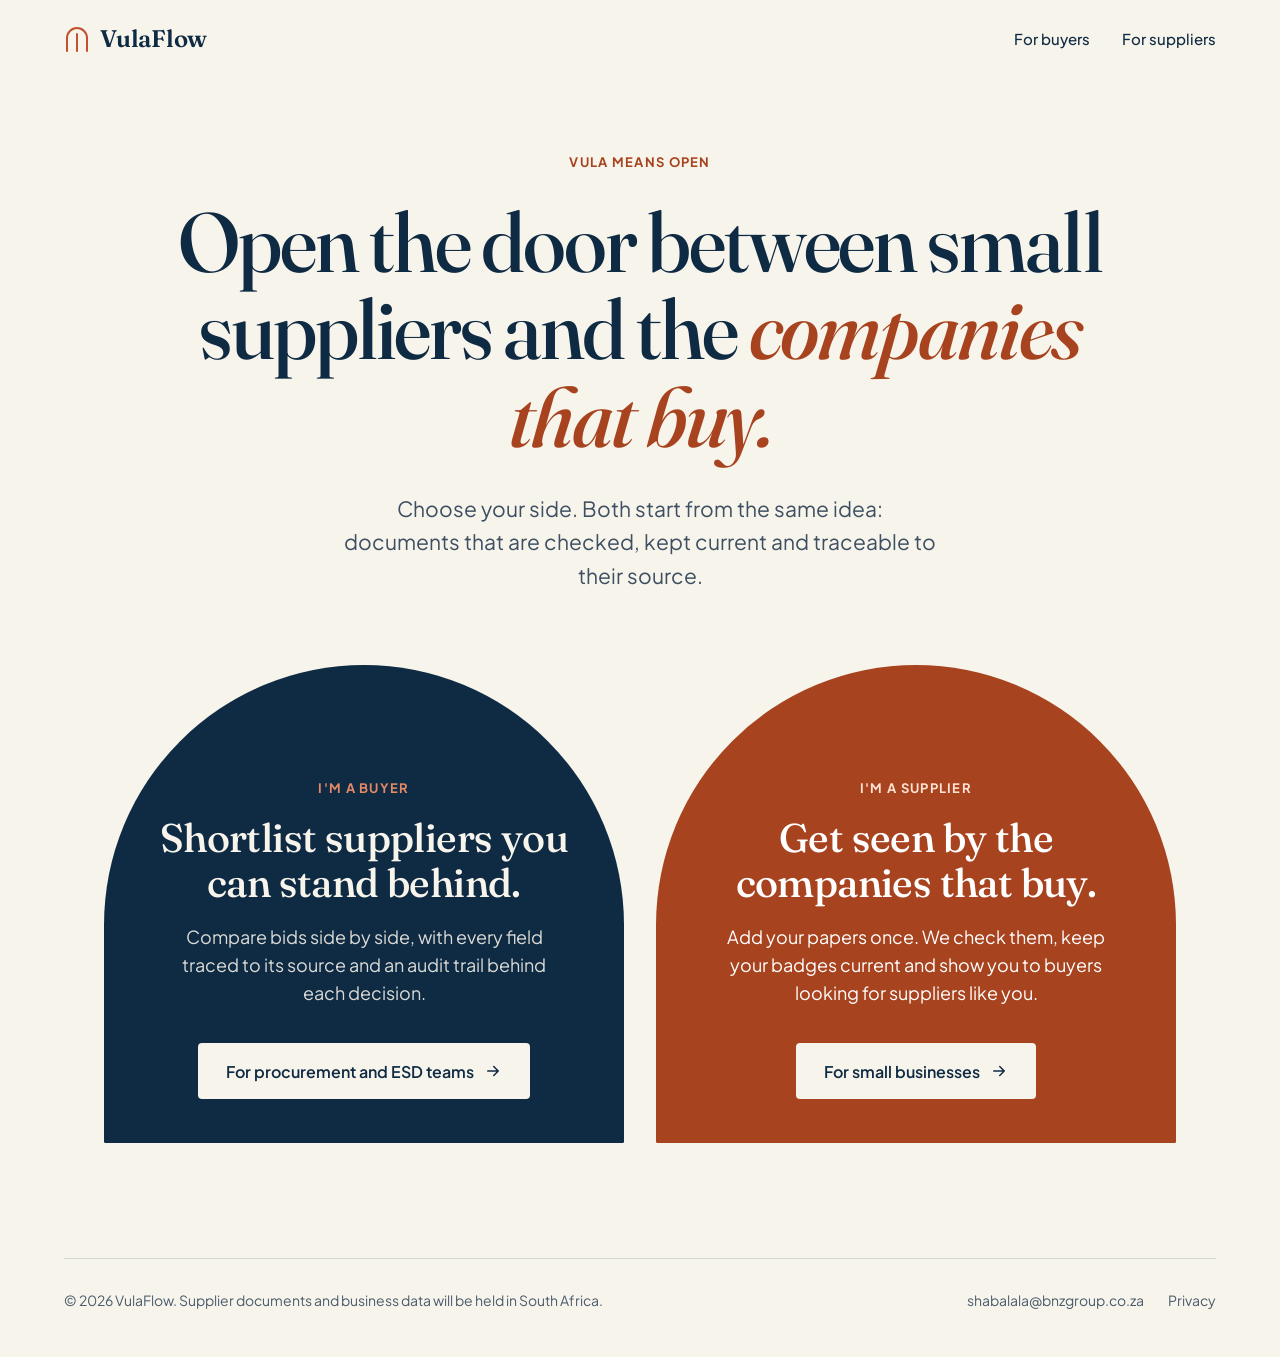
==== index.html @ e28adce7 "SEO indexing" ====
<!doctype html>
<html lang="en">
<head>
<meta charset="utf-8">
<meta name="viewport" content="width=device-width, initial-scale=1">
<title>VulaFlow | Verified small suppliers for corporate buyers</title>
<meta name="description" content="VulaFlow checks supplier documents, traces every field to its source and helps corporate buyers shortlist small suppliers they can stand behind.">
<link rel="canonical" href="https://vulaflowsa.co.za/">
<meta name="theme-color" content="#F7F4EC">
<meta property="og:type" content="website">
<meta property="og:site_name" content="VulaFlow">
<meta property="og:locale" content="en_ZA">
<meta property="og:title" content="VulaFlow | Verified small suppliers for corporate buyers">
<meta property="og:description" content="VulaFlow checks supplier documents, traces every field to its source and helps corporate buyers shortlist small suppliers they can stand behind.">
<meta property="og:url" content="https://vulaflowsa.co.za/">
<meta property="og:image" content="https://vulaflowsa.co.za/og-image.png">
<meta property="og:image:width" content="1200">
<meta property="og:image:height" content="630">
<meta property="og:image:alt" content="VulaFlow: open the door between small suppliers and the companies that buy">
<meta name="twitter:card" content="summary_large_image">
<meta name="twitter:title" content="VulaFlow | Verified small suppliers for corporate buyers">
<meta name="twitter:description" content="VulaFlow checks supplier documents, traces every field to its source and helps corporate buyers shortlist small suppliers they can stand behind.">
<meta name="twitter:image" content="https://vulaflowsa.co.za/og-image.png">
<script type="application/ld+json">
{"@context":"https://schema.org","@graph":[
{"@type":"Organization","@id":"https://vulaflowsa.co.za/#org","name":"VulaFlow","url":"https://vulaflowsa.co.za/","logo":"https://vulaflowsa.co.za/og-image.png","areaServed":"ZA","description":"VulaFlow checks supplier documents, traces every field to its source and helps corporate buyers shortlist small suppliers."},
{"@type":"WebSite","@id":"https://vulaflowsa.co.za/#website","url":"https://vulaflowsa.co.za/","name":"VulaFlow","publisher":{"@id":"https://vulaflowsa.co.za/#org"},"inLanguage":"en-ZA"}]}
</script>
<link rel="icon" href="favicon.svg" type="image/svg+xml">
<link rel="preconnect" href="https://fonts.googleapis.com">
<link rel="preconnect" href="https://fonts.gstatic.com" crossorigin>
<link href="https://fonts.googleapis.com/css2?family=Fraunces:opsz,wght@9..144,400;9..144,500;9..144,600&family=Plus+Jakarta+Sans:wght@400;500;600;700&display=swap" rel="stylesheet">
<link rel="stylesheet" href="styles.css">
<style>
.wrap{padding:0 clamp(20px,5vw,64px)}
.inner{max-width:1200px;margin:0 auto}
.serif{font-family:'Fraunces',Georgia,serif}
.eyebrow{margin:0;font-size:13px;font-weight:700;letter-spacing:.1em;text-transform:uppercase}
.doors{display:flex;flex-wrap:wrap;justify-content:center;gap:32px;margin-top:72px}
.door{
  flex:1 1 340px;max-width:520px;min-width:0;
  display:flex;flex-direction:column;
  padding:clamp(72px,9vw,120px) clamp(28px,4vw,48px) 44px;
  border-radius:999px 999px 6px 6px;
  text-align:center;align-items:center;
}
.door h2{margin:20px 0 0;font-family:'Fraunces',Georgia,serif;font-weight:500;font-size:clamp(30px,3.4vw,40px);line-height:1.12;letter-spacing:-.015em}
.door p.desc{margin:18px 0 0;font-size:18px;line-height:1.55;max-width:380px}
.door .go{
  margin-top:36px;display:inline-flex;align-items:center;gap:10px;
  min-height:56px;padding:0 28px;border-radius:4px;
  background:var(--paper);color:var(--ink);font-size:16px;font-weight:600;
}
.door-buyer{background:var(--ink);color:var(--paper)}
.door-buyer .eyebrow{color:#E58A66}
.door-buyer .desc{color:rgba(247,244,236,.88)}
.door-supplier{background:var(--terracotta-dark);color:#FFFFFF}
.door-supplier .eyebrow{color:#FFE3D4}
.door-supplier .desc{color:#FFFFFF}
</style>
<script src="motion.js"></script>
</head>
<body>

<header class="wrap">
  <div class="inner" style="display:flex;flex-wrap:wrap;align-items:center;justify-content:space-between;gap:16px 32px;padding:24px 0">
    <a href="index.html" aria-label="VulaFlow home" style="display:flex;align-items:center;gap:10px">
      <svg width="26" height="28" viewBox="0 0 26 28" fill="none" stroke="#C2512F" stroke-width="2" stroke-linecap="round" stroke-linejoin="round" aria-hidden="true"><path d="M3 26V13a10 10 0 0 1 20 0v13"/><path d="M13 26V9"/></svg>
      <span class="serif" style="font-size:24px;font-weight:600;letter-spacing:-.01em">VulaFlow</span>
    </a>
    <nav aria-label="Main" style="display:flex;flex-wrap:wrap;gap:12px 32px;font-size:15px;font-weight:500">
      <a href="buyers.html">For buyers</a>
      <a href="suppliers.html">For suppliers</a>
    </nav>
  </div>
</header>

<main>
<section class="wrap" style="padding-top:clamp(40px,6vw,88px);padding-bottom:clamp(72px,9vw,128px)">
  <div class="inner" style="text-align:center">
    <p class="eyebrow" style="color:#A8431F">Vula means open</p>
    <h1 class="serif" style="margin:28px auto 0;max-width:980px;font-weight:500;font-size:clamp(42px,6.6vw,84px);line-height:1.04;letter-spacing:-.025em">Open the door between small suppliers and the <em style="font-style:italic;color:#A8431F">companies that buy.</em></h1>
    <p style="margin:32px auto 0;max-width:600px;font-size:clamp(18px,2vw,21px);line-height:1.6;color:#3D4F61">Choose your side. Both start from the same idea: documents that are checked, kept current and traceable to their source.</p>

    <div class="doors">
      <a class="door door-buyer" href="buyers.html">
        <p class="eyebrow">I'm a buyer</p>
        <h2>Shortlist suppliers you can stand behind.</h2>
        <p class="desc">Compare bids side by side, with every field traced to its source and an audit trail behind each decision.</p>
        <span class="go">For procurement and ESD teams
          <svg width="18" height="18" viewBox="0 0 24 24" fill="none" stroke="currentColor" stroke-width="2" stroke-linecap="round" stroke-linejoin="round" aria-hidden="true"><path d="M5 12h14M13 6l6 6-6 6"/></svg>
        </span>
      </a>
      <a class="door door-supplier" href="suppliers.html">
        <p class="eyebrow">I'm a supplier</p>
        <h2>Get seen by the companies that buy.</h2>
        <p class="desc">Add your papers once. We check them, keep your badges current and show you to buyers looking for suppliers like you.</p>
        <span class="go">For small businesses
          <svg width="18" height="18" viewBox="0 0 24 24" fill="none" stroke="currentColor" stroke-width="2" stroke-linecap="round" stroke-linejoin="round" aria-hidden="true"><path d="M5 12h14M13 6l6 6-6 6"/></svg>
        </span>
      </a>
    </div>
  </div>
</section>
</main>

<footer class="wrap">
  <div class="inner" style="border-top:1px solid rgba(15,42,67,.14);padding:32px 0 48px;display:flex;flex-wrap:wrap;align-items:center;justify-content:space-between;gap:16px 32px;font-size:14px;color:#4A5B6C">
    <span>© 2026 VulaFlow. Supplier documents and business data will be held in South Africa.</span>
    <span style="display:flex;flex-wrap:wrap;gap:24px">
      <a href="mailto:shabalala@bnzgroup.co.za">shabalala@bnzgroup.co.za</a>
      <a href="privacy.html">Privacy</a>
      
    </span>
  </div>
</footer>

</body>
</html>
---- styles.css ----
:root{
  --accent:#C2512F;
  --paper:#F7F4EC;
  --sand:#EBE4D4;
  --ink:#0F2A43;
  --terracotta-dark:#A8431F;
}
html{scroll-behavior:smooth}
*{box-sizing:border-box}
body{
  margin:0;
  background:var(--paper);
  color:var(--ink);
  font-family:'Plus Jakarta Sans',system-ui,sans-serif;
  -webkit-font-smoothing:antialiased;
}
a{color:inherit;text-decoration:none;transition:opacity 160ms ease-out,background-color 160ms ease-out}
a:hover{opacity:.82}
a:focus-visible{outline:2px solid var(--ink);outline-offset:3px}
mark{background:#F4D98C;color:var(--ink);padding:0 2px}
@media (prefers-reduced-motion:reduce){html{scroll-behavior:auto}a{transition:none}}

/* Motion layer. Every effect here is switched off for visitors who ask their device for reduced motion. */
@keyframes rise{from{opacity:0;transform:translateY(14px)}to{opacity:1;transform:none}}
@media (prefers-reduced-motion:no-preference){
  /* 1. Entrance: the two doors on the home page, and the hero on the buyer and supplier pages */
  .door{transition:transform 260ms cubic-bezier(.2,.7,.2,1),box-shadow 260ms ease-out;animation:rise 600ms cubic-bezier(.2,.7,.2,1) backwards}
  .door-supplier{animation-delay:120ms}
  #top > div{animation:rise 600ms cubic-bezier(.2,.7,.2,1) backwards}

  /* 2. Doors: lift on hover, arrow nudges forward */
  .door:hover{transform:translateY(-6px);box-shadow:0 18px 36px -18px rgba(15,42,67,.45);opacity:1}
  .door .go svg{transition:transform 220ms ease-out}
  .door:hover .go svg{transform:translateX(4px)}

  /* 3. Buttons that lead to sign-up: small lift on hover, press on click */
  a[href^="signup.html"],.submit{transition:transform 180ms ease-out,box-shadow 180ms ease-out,opacity 160ms ease-out}
  a[href^="signup.html"]:hover,.submit:hover{transform:translateY(-2px);box-shadow:0 10px 20px -12px rgba(15,42,67,.55)}
  a[href^="signup.html"]:active,.submit:active{transform:none;box-shadow:none}

  /* 4. Sections fade up once as they scroll into view (motion.js adds the classes) */
  .js-motion .reveal{opacity:0;transform:translateY(16px);transition:opacity 520ms ease-out,transform 520ms cubic-bezier(.2,.7,.2,1)}
  .js-motion .reveal.in{opacity:1;transform:none}

  /* 5. Sign-up form: focus ring eases in, steps and the thank-you panel fade up */
  input,select,textarea{transition:border-color 160ms ease-out,box-shadow 160ms ease-out}
  input:focus,select:focus,textarea:focus{box-shadow:0 0 0 3px rgba(194,81,47,.18)}
  #thanks:not([hidden]),#shared:not([hidden]),#s-buyer:not([hidden]),#s-supplier:not([hidden]){animation:rise 360ms ease-out backwards}
}
@media print{.reveal{opacity:1 !important;transform:none !important}}
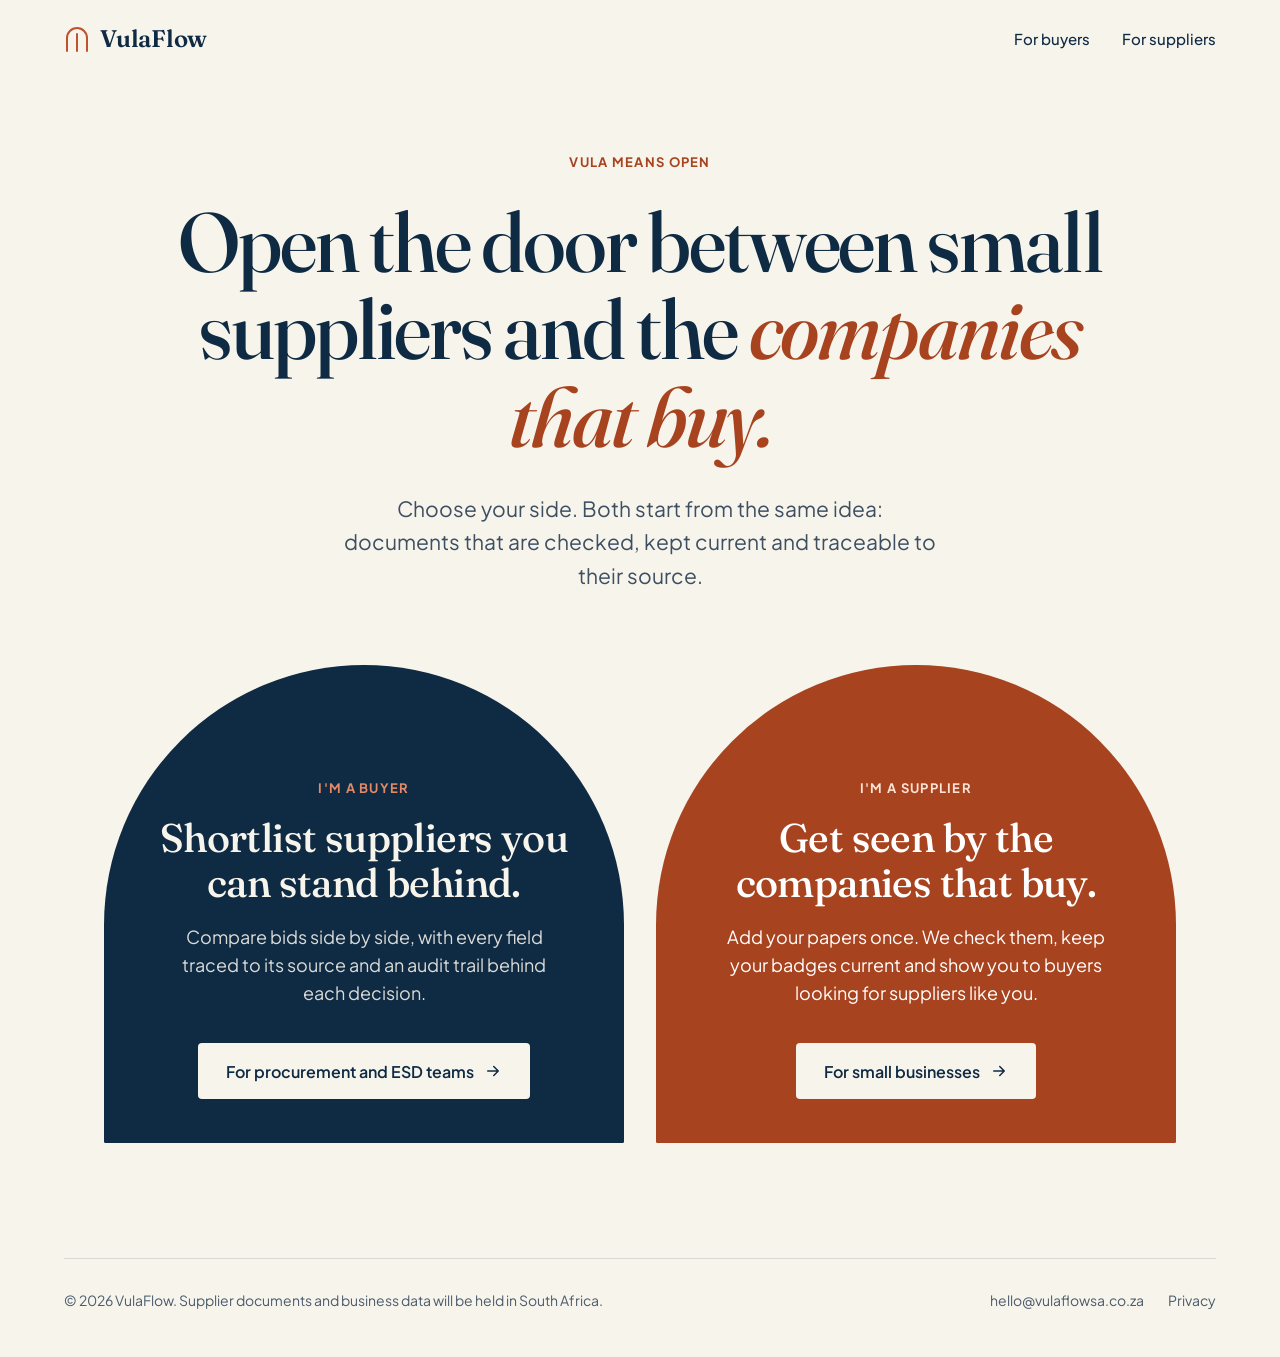
==== commit d7fe2815: "Update footer email address in index.html" ====
--- a/index.html
+++ b/index.html
@@ -108,7 +108,7 @@
   <div class="inner" style="border-top:1px solid rgba(15,42,67,.14);padding:32px 0 48px;display:flex;flex-wrap:wrap;align-items:center;justify-content:space-between;gap:16px 32px;font-size:14px;color:#4A5B6C">
     <span>© 2026 VulaFlow. Supplier documents and business data will be held in South Africa.</span>
     <span style="display:flex;flex-wrap:wrap;gap:24px">
-      <a href="mailto:shabalala@bnzgroup.co.za">shabalala@bnzgroup.co.za</a>
+      <a href="mailto:hello@vulaflow.co.za">hello@vulaflowsa.co.za</a>
       <a href="privacy.html">Privacy</a>
       
     </span>
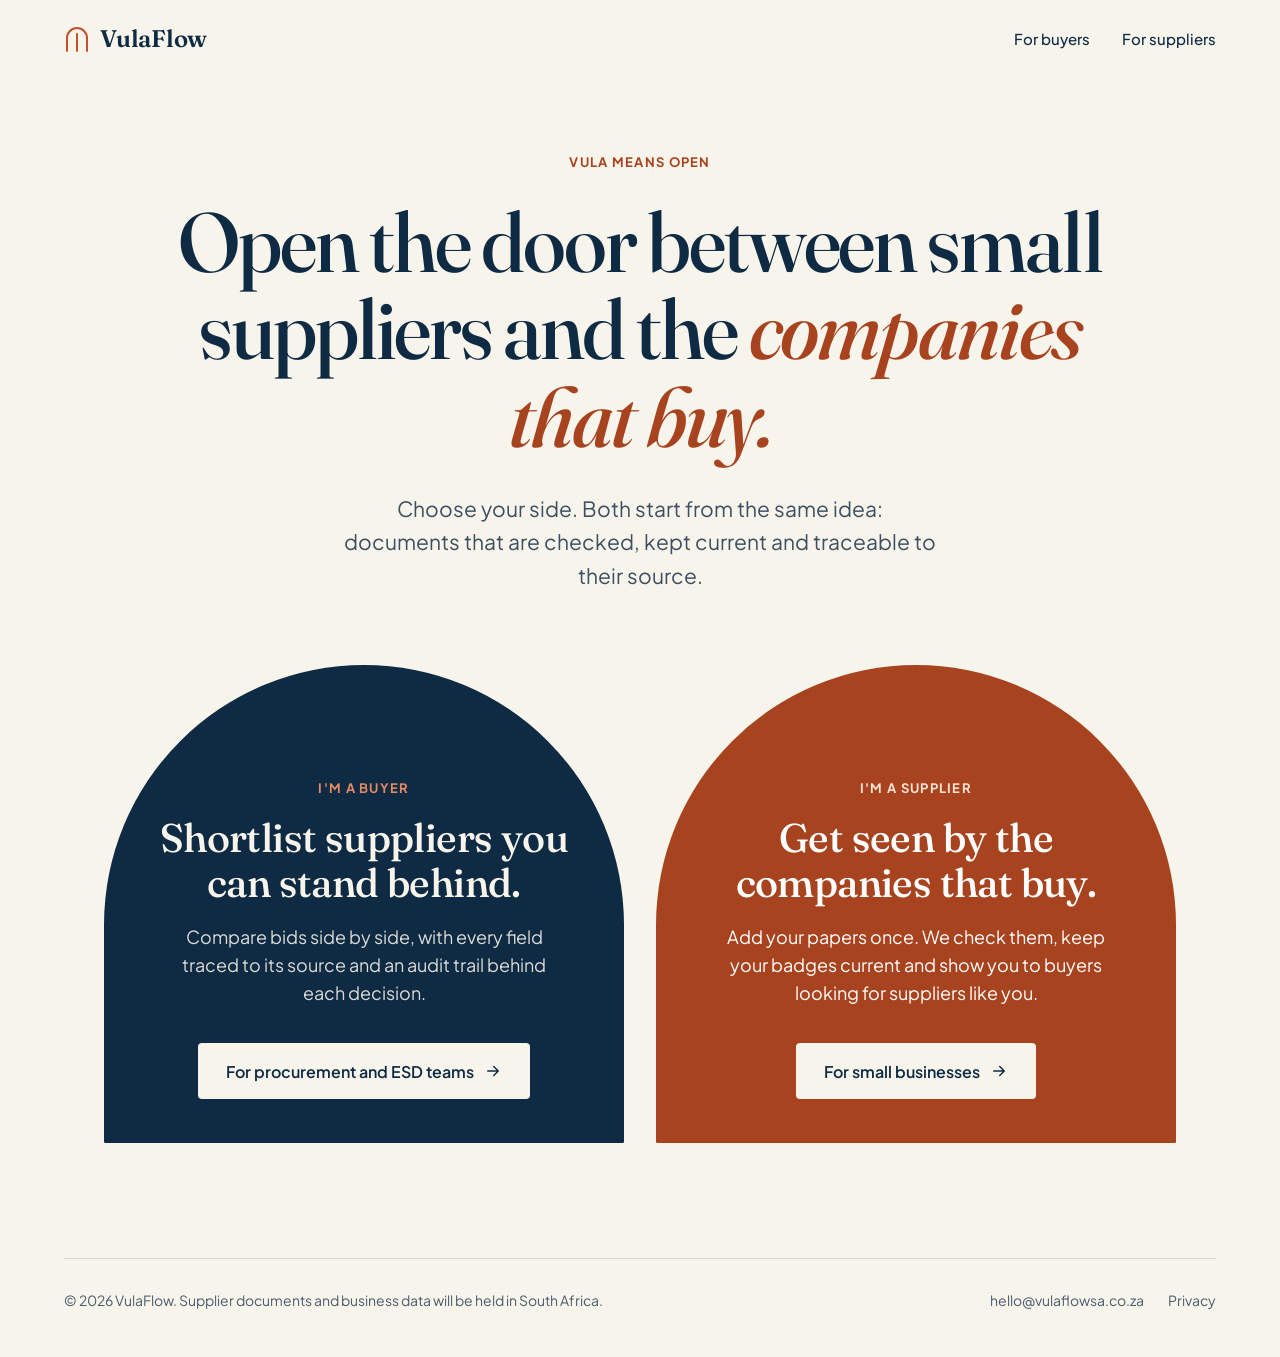
==== commit 1e0a5a07: "Add files via upload" ====
--- a/index.html
+++ b/index.html
@@ -108,7 +108,7 @@
   <div class="inner" style="border-top:1px solid rgba(15,42,67,.14);padding:32px 0 48px;display:flex;flex-wrap:wrap;align-items:center;justify-content:space-between;gap:16px 32px;font-size:14px;color:#4A5B6C">
     <span>© 2026 VulaFlow. Supplier documents and business data will be held in South Africa.</span>
     <span style="display:flex;flex-wrap:wrap;gap:24px">
-      <a href="mailto:hello@vulaflow.co.za">hello@vulaflowsa.co.za</a>
+      <a href="mailto:hello@vulaflowsa.co.za">hello@vulaflowsa.co.za</a>
       <a href="privacy.html">Privacy</a>
       
     </span>
--- a/styles.css
+++ b/styles.css
@@ -47,4 +47,39 @@
   input:focus,select:focus,textarea:focus{box-shadow:0 0 0 3px rgba(194,81,47,.18)}
   #thanks:not([hidden]),#shared:not([hidden]),#s-buyer:not([hidden]),#s-supplier:not([hidden]){animation:rise 360ms ease-out backwards}
 }
+
+/* Spatial navigation. The door you pick on the home page grows into that page, and Back shrinks it
+   to where it came from. Browsers without cross-page view transitions simply change page as before.
+   Only the shapes' size, position and opacity move, and it is all off for reduced motion. */
+@media (prefers-reduced-motion:no-preference){
+  @view-transition{navigation:auto}
+  .door-buyer,.vt-buyer{view-transition-name:door-buyer}
+  .door-supplier,.vt-supplier{view-transition-name:door-supplier}
+
+  ::view-transition-group(root){animation-duration:260ms}
+  ::view-transition-old(root){animation:220ms ease-out both vt-out}
+  ::view-transition-new(root){animation:300ms ease-out both vt-in}
+
+  ::view-transition-group(door-buyer),::view-transition-group(door-supplier){
+    animation-duration:400ms;animation-timing-function:cubic-bezier(.2,.7,.2,1)}
+  ::view-transition-image-pair(door-buyer),::view-transition-image-pair(door-supplier){
+    overflow:hidden;border-radius:0;animation:vt-round-off 400ms cubic-bezier(.2,.7,.2,1) both}
+  ::view-transition-old(door-buyer),::view-transition-new(door-buyer),
+  ::view-transition-old(door-supplier),::view-transition-new(door-supplier){height:100%;width:100%;object-fit:cover}
+
+  /* Back is a little quicker, and the page shrinks back into the door */
+  html[data-vt-dir="back"]::view-transition-group(door-buyer),
+  html[data-vt-dir="back"]::view-transition-group(door-supplier){animation-duration:280ms}
+  html[data-vt-dir="back"]::view-transition-image-pair(door-buyer),
+  html[data-vt-dir="back"]::view-transition-image-pair(door-supplier){animation:vt-round-on 280ms cubic-bezier(.2,.7,.2,1) both}
+  html[data-vt-dir="back"]::view-transition-old(root){animation-duration:160ms}
+  html[data-vt-dir="back"]::view-transition-new(root){animation-duration:220ms}
+
+  /* The door arriving by transition must not also play its own entrance */
+  html[data-vt] .door{animation:none}
+}
+@keyframes vt-out{to{opacity:0}}
+@keyframes vt-in{from{opacity:0}}
+@keyframes vt-round-off{from{border-radius:999px 999px 6px 6px}to{border-radius:0}}
+@keyframes vt-round-on{from{border-radius:0}to{border-radius:999px 999px 6px 6px}}
 @media print{.reveal{opacity:1 !important;transform:none !important}}
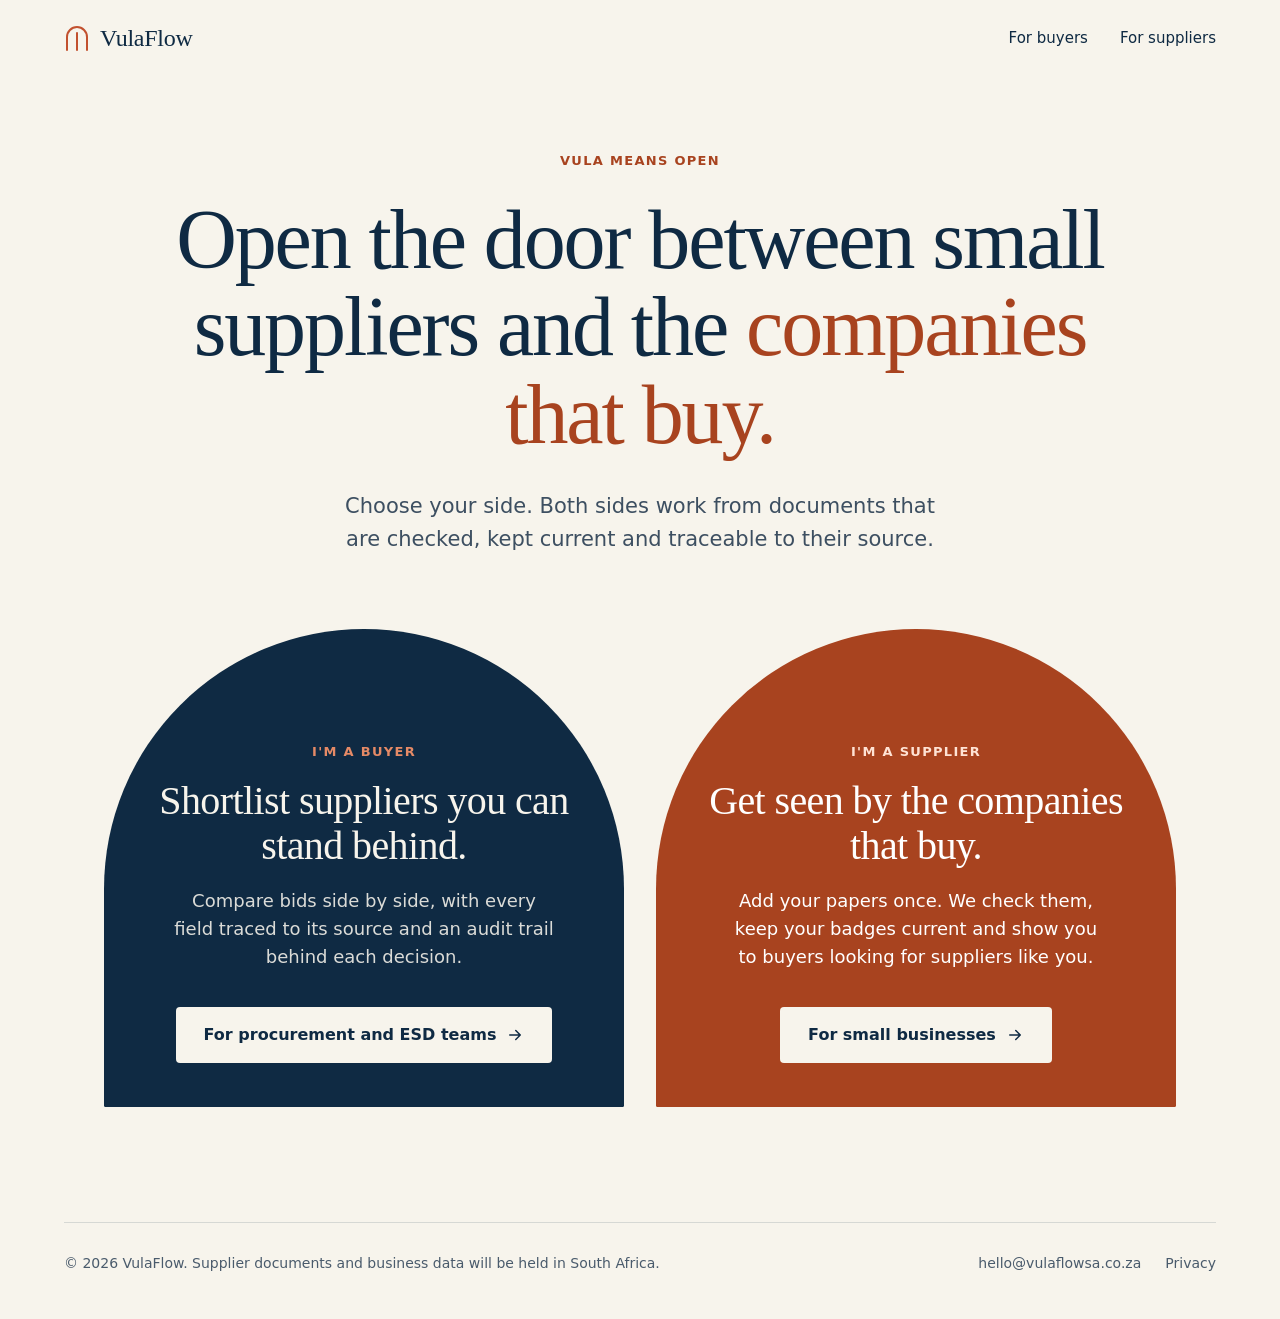
==== commit d79a3c0d: "Add files via upload" ====
--- a/index.html
+++ b/index.html
@@ -27,14 +27,11 @@
 {"@type":"WebSite","@id":"https://vulaflowsa.co.za/#website","url":"https://vulaflowsa.co.za/","name":"VulaFlow","publisher":{"@id":"https://vulaflowsa.co.za/#org"},"inLanguage":"en-ZA"}]}
 </script>
 <link rel="icon" href="favicon.svg" type="image/svg+xml">
-<link rel="preconnect" href="https://fonts.googleapis.com">
-<link rel="preconnect" href="https://fonts.gstatic.com" crossorigin>
-<link href="https://fonts.googleapis.com/css2?family=Fraunces:opsz,wght@9..144,400;9..144,500;9..144,600&family=Plus+Jakarta+Sans:wght@400;500;600;700&display=swap" rel="stylesheet">
 <link rel="stylesheet" href="styles.css">
 <style>
 .wrap{padding:0 clamp(20px,5vw,64px)}
 .inner{max-width:1200px;margin:0 auto}
-.serif{font-family:'Fraunces',Georgia,serif}
+.serif{font-family:var(--font-display)}
 .eyebrow{margin:0;font-size:13px;font-weight:700;letter-spacing:.1em;text-transform:uppercase}
 .doors{display:flex;flex-wrap:wrap;justify-content:center;gap:32px;margin-top:72px}
 .door{
@@ -44,7 +41,7 @@
   border-radius:999px 999px 6px 6px;
   text-align:center;align-items:center;
 }
-.door h2{margin:20px 0 0;font-family:'Fraunces',Georgia,serif;font-weight:500;font-size:clamp(30px,3.4vw,40px);line-height:1.12;letter-spacing:-.015em}
+.door h2{margin:20px 0 0;font-family:var(--font-display);font-weight:500;font-size:clamp(30px,3.4vw,40px);line-height:1.12;letter-spacing:-.015em}
 .door p.desc{margin:18px 0 0;font-size:18px;line-height:1.55;max-width:380px}
 .door .go{
   margin-top:36px;display:inline-flex;align-items:center;gap:10px;
@@ -79,8 +76,8 @@
 <section class="wrap" style="padding-top:clamp(40px,6vw,88px);padding-bottom:clamp(72px,9vw,128px)">
   <div class="inner" style="text-align:center">
     <p class="eyebrow" style="color:#A8431F">Vula means open</p>
-    <h1 class="serif" style="margin:28px auto 0;max-width:980px;font-weight:500;font-size:clamp(42px,6.6vw,84px);line-height:1.04;letter-spacing:-.025em">Open the door between small suppliers and the <em style="font-style:italic;color:#A8431F">companies that buy.</em></h1>
-    <p style="margin:32px auto 0;max-width:600px;font-size:clamp(18px,2vw,21px);line-height:1.6;color:#3D4F61">Choose your side. Both start from the same idea: documents that are checked, kept current and traceable to their source.</p>
+    <h1 class="serif" style="margin:28px auto 0;max-width:980px;font-weight:500;font-size:clamp(42px,6.6vw,84px);line-height:1.04;letter-spacing:-.025em">Open the door between small suppliers and the <em style="font-style:normal;color:#A8431F">companies that buy.</em></h1>
+    <p style="margin:32px auto 0;max-width:600px;font-size:clamp(18px,2vw,21px);line-height:1.6;color:#3D4F61">Choose your side. Both sides work from documents that are checked, kept current and traceable to their source.</p>
 
     <div class="doors">
       <a class="door door-buyer" href="buyers.html">
--- a/styles.css
+++ b/styles.css
@@ -1,3 +1,26 @@
+/* ---- Fonts ----
+   Headings: Cooper BT (interim stand-in: Caprasimo). Body: ITC Avant Garde Gothic (interim stand-in: Jost).
+   The stand-ins are open-licence fonts hosted on this site, so no request goes to Google.
+   To switch to the licensed fonts, upload the web font files to /fonts/ and add the block below
+   (see the note at the bottom of this section). */
+@font-face{font-family:'Jost';src:url(fonts/jost-latin-400-normal.woff2) format('woff2');font-weight:400;font-style:normal;font-display:swap}
+@font-face{font-family:'Jost';src:url(fonts/jost-latin-500-normal.woff2) format('woff2');font-weight:500;font-style:normal;font-display:swap}
+@font-face{font-family:'Jost';src:url(fonts/jost-latin-600-normal.woff2) format('woff2');font-weight:600;font-style:normal;font-display:swap}
+@font-face{font-family:'Jost';src:url(fonts/jost-latin-700-normal.woff2) format('woff2');font-weight:700;font-style:normal;font-display:swap}
+@font-face{font-family:'Caprasimo';src:url(fonts/caprasimo-latin-400-normal.woff2) format('woff2');font-weight:400;font-style:normal;font-display:swap}
+:root{
+  --font-display:'Cooper BT','Caprasimo',Georgia,serif;
+  --font-body:'ITC Avant Garde Gothic','Avant Garde','Jost',system-ui,sans-serif;
+}
+/* Caprasimo has one weight, so stop the browser faking a bold. Remove this rule once Cooper BT files are added. */
+[style*="var(--font-display)"],.serif,.doc h2,.door h2{font-weight:400 !important;font-synthesis:none}
+/* LICENSED FONTS: uncomment and match the file names to what you upload.
+@font-face{font-family:'ITC Avant Garde Gothic';src:url(fonts/AvantGarde-Book.woff2) format('woff2');font-weight:400;font-display:swap}
+@font-face{font-family:'ITC Avant Garde Gothic';src:url(fonts/AvantGarde-Medium.woff2) format('woff2');font-weight:500;font-display:swap}
+@font-face{font-family:'ITC Avant Garde Gothic';src:url(fonts/AvantGarde-Demi.woff2) format('woff2');font-weight:600;font-display:swap}
+@font-face{font-family:'ITC Avant Garde Gothic';src:url(fonts/AvantGarde-Bold.woff2) format('woff2');font-weight:700;font-display:swap}
+@font-face{font-family:'Cooper BT';src:url(fonts/CooperBT-Medium.woff2) format('woff2');font-weight:400;font-display:swap}
+*/
 :root{
   --accent:#C2512F;
   --paper:#F7F4EC;
@@ -11,7 +34,7 @@
   margin:0;
   background:var(--paper);
   color:var(--ink);
-  font-family:'Plus Jakarta Sans',system-ui,sans-serif;
+  font-family:var(--font-body);
   -webkit-font-smoothing:antialiased;
 }
 a{color:inherit;text-decoration:none;transition:opacity 160ms ease-out,background-color 160ms ease-out}
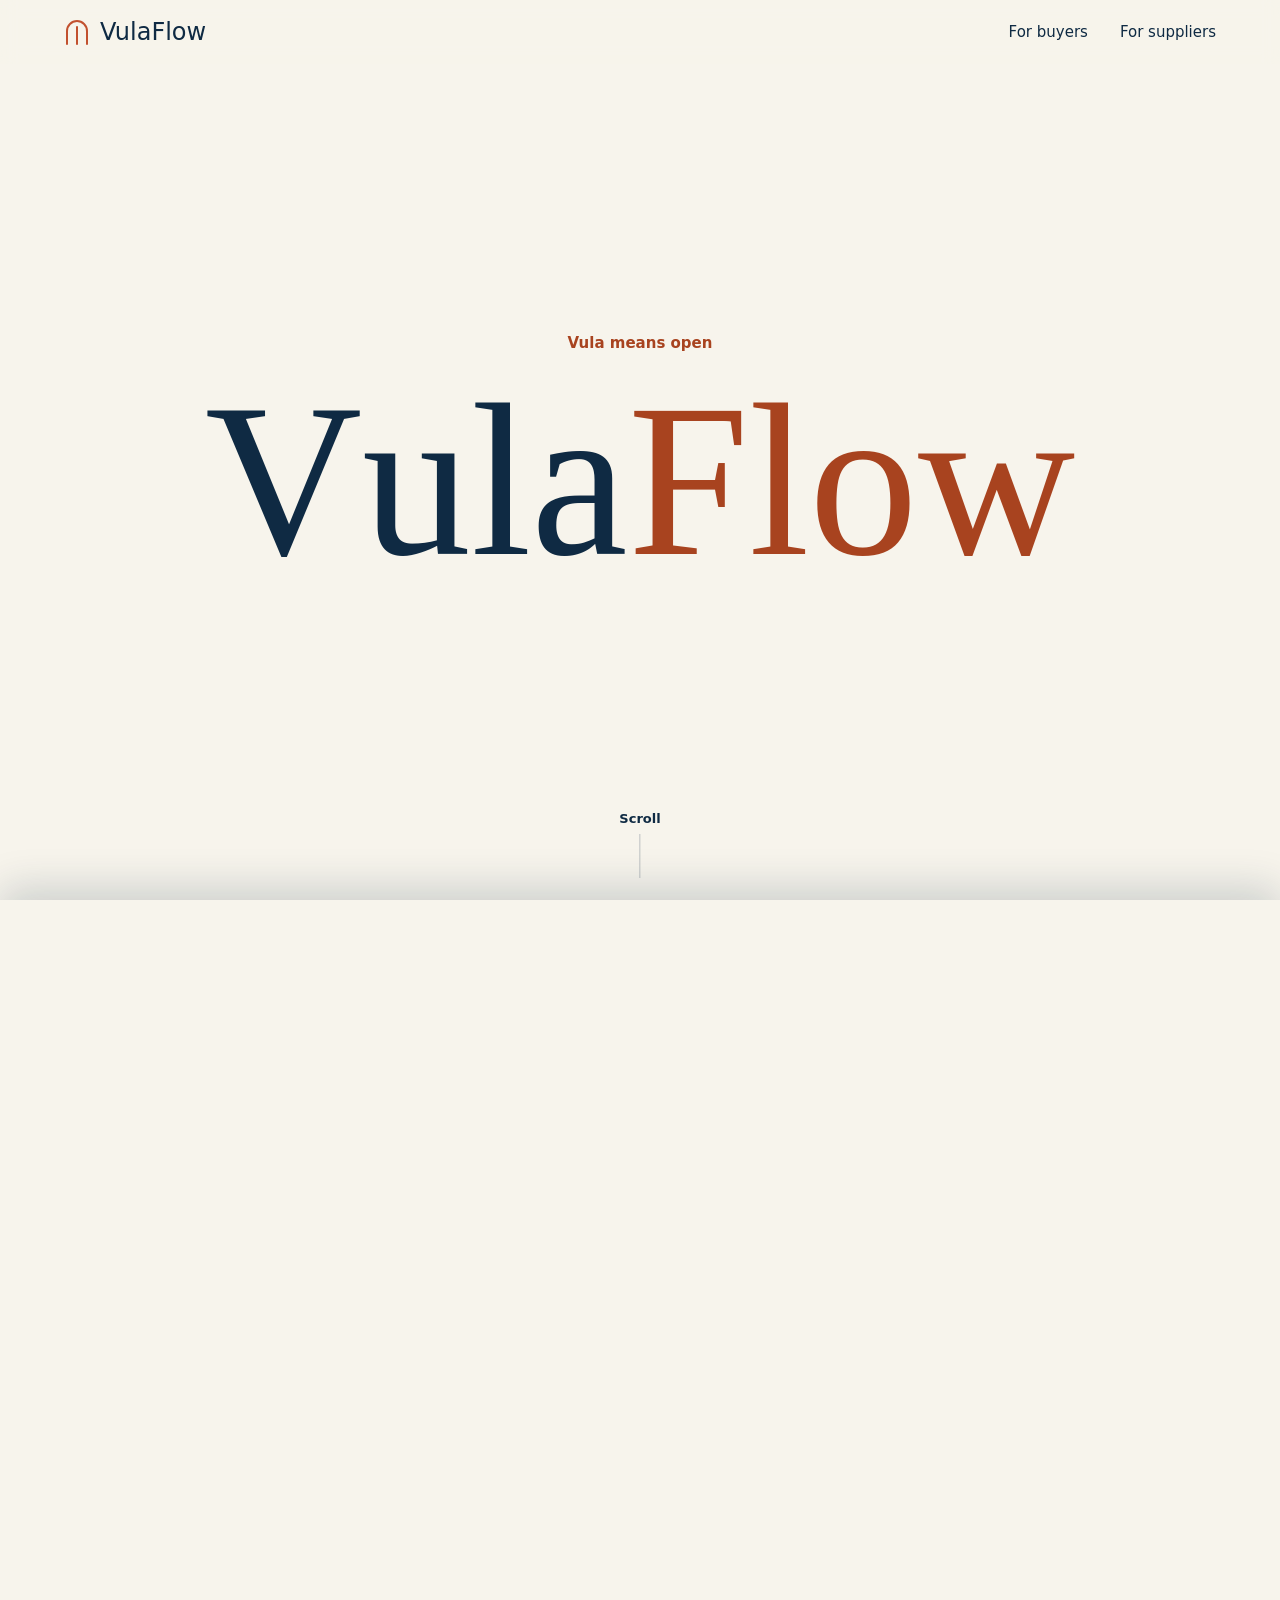
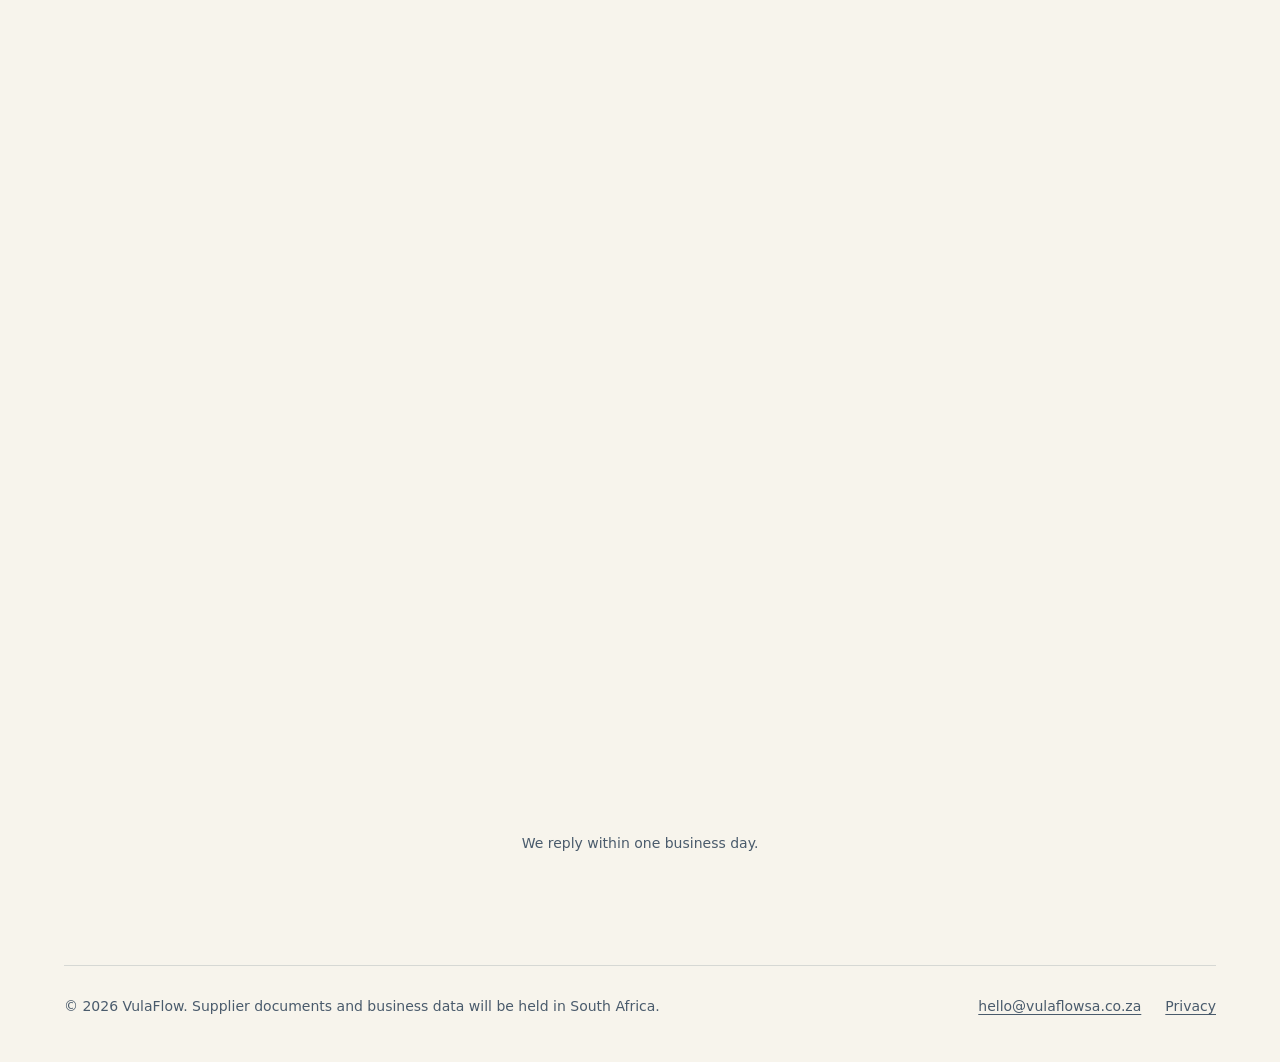
==== commit 4ca91955: "Refinement of the entire site" ====
--- a/index.html
+++ b/index.html
@@ -1,10 +1,11 @@
 <!doctype html>
-<html lang="en">
+<html lang="en-ZA">
 <head>
 <meta charset="utf-8">
 <meta name="viewport" content="width=device-width, initial-scale=1">
 <title>VulaFlow | Verified small suppliers for corporate buyers</title>
 <meta name="description" content="VulaFlow checks supplier documents, traces every field to its source and helps corporate buyers shortlist small suppliers they can stand behind.">
+<meta name="robots" content="noindex">
 <link rel="canonical" href="https://vulaflowsa.co.za/">
 <meta name="theme-color" content="#F7F4EC">
 <meta property="og:type" content="website">
@@ -28,44 +29,18 @@
 </script>
 <link rel="icon" href="favicon.svg" type="image/svg+xml">
 <link rel="stylesheet" href="styles.css">
-<style>
-.wrap{padding:0 clamp(20px,5vw,64px)}
-.inner{max-width:1200px;margin:0 auto}
-.serif{font-family:var(--font-display)}
-.eyebrow{margin:0;font-size:13px;font-weight:700;letter-spacing:.1em;text-transform:uppercase}
-.doors{display:flex;flex-wrap:wrap;justify-content:center;gap:32px;margin-top:72px}
-.door{
-  flex:1 1 340px;max-width:520px;min-width:0;
-  display:flex;flex-direction:column;
-  padding:clamp(72px,9vw,120px) clamp(28px,4vw,48px) 44px;
-  border-radius:999px 999px 6px 6px;
-  text-align:center;align-items:center;
-}
-.door h2{margin:20px 0 0;font-family:var(--font-display);font-weight:500;font-size:clamp(30px,3.4vw,40px);line-height:1.12;letter-spacing:-.015em}
-.door p.desc{margin:18px 0 0;font-size:18px;line-height:1.55;max-width:380px}
-.door .go{
-  margin-top:36px;display:inline-flex;align-items:center;gap:10px;
-  min-height:56px;padding:0 28px;border-radius:4px;
-  background:var(--paper);color:var(--ink);font-size:16px;font-weight:600;
-}
-.door-buyer{background:var(--ink);color:var(--paper)}
-.door-buyer .eyebrow{color:#E58A66}
-.door-buyer .desc{color:rgba(247,244,236,.88)}
-.door-supplier{background:var(--terracotta-dark);color:#FFFFFF}
-.door-supplier .eyebrow{color:#FFE3D4}
-.door-supplier .desc{color:#FFFFFF}
-</style>
+<link rel="stylesheet" href="landing.css">
 <script src="motion.js"></script>
 </head>
 <body>
 
-<header class="wrap">
-  <div class="inner" style="display:flex;flex-wrap:wrap;align-items:center;justify-content:space-between;gap:16px 32px;padding:24px 0">
+<header class="site-head wrap">
+  <div class="inner">
     <a href="index.html" aria-label="VulaFlow home" style="display:flex;align-items:center;gap:10px">
       <svg width="26" height="28" viewBox="0 0 26 28" fill="none" stroke="#C2512F" stroke-width="2" stroke-linecap="round" stroke-linejoin="round" aria-hidden="true"><path d="M3 26V13a10 10 0 0 1 20 0v13"/><path d="M13 26V9"/></svg>
-      <span class="serif" style="font-size:24px;font-weight:600;letter-spacing:-.01em">VulaFlow</span>
+      <span class="serif" style="font-size:24px">VulaFlow</span>
     </a>
-    <nav aria-label="Main" style="display:flex;flex-wrap:wrap;gap:12px 32px;font-size:15px;font-weight:500">
+    <nav aria-label="Main">
       <a href="buyers.html">For buyers</a>
       <a href="suppliers.html">For suppliers</a>
     </nav>
@@ -73,44 +48,65 @@
 </header>
 
 <main>
-<section class="wrap" style="padding-top:clamp(40px,6vw,88px);padding-bottom:clamp(72px,9vw,128px)">
-  <div class="inner" style="text-align:center">
-    <p class="eyebrow" style="color:#A8431F">Vula means open</p>
-    <h1 class="serif" style="margin:28px auto 0;max-width:980px;font-weight:500;font-size:clamp(42px,6.6vw,84px);line-height:1.04;letter-spacing:-.025em">Open the door between small suppliers and the <em style="font-style:normal;color:#A8431F">companies that buy.</em></h1>
-    <p style="margin:32px auto 0;max-width:600px;font-size:clamp(18px,2vw,21px);line-height:1.6;color:#3D4F61">Choose your side. Both sides work from documents that are checked, kept current and traceable to their source.</p>
+  <div class="story" id="story">
+    <div class="stage" id="stage">
 
-    <div class="doors">
-      <a class="door door-buyer" href="buyers.html">
-        <p class="eyebrow">I'm a buyer</p>
-        <h2>Shortlist suppliers you can stand behind.</h2>
-        <p class="desc">Compare bids side by side, with every field traced to its source and an audit trail behind each decision.</p>
-        <span class="go">For procurement and ESD teams
-          <svg width="18" height="18" viewBox="0 0 24 24" fill="none" stroke="currentColor" stroke-width="2" stroke-linecap="round" stroke-linejoin="round" aria-hidden="true"><path d="M5 12h14M13 6l6 6-6 6"/></svg>
-        </span>
-      </a>
-      <a class="door door-supplier" href="suppliers.html">
-        <p class="eyebrow">I'm a supplier</p>
-        <h2>Get seen by the companies that buy.</h2>
-        <p class="desc">Add your papers once. We check them, keep your badges current and show you to buyers looking for suppliers like you.</p>
-        <span class="go">For small businesses
-          <svg width="18" height="18" viewBox="0 0 24 24" fill="none" stroke="currentColor" stroke-width="2" stroke-linecap="round" stroke-linejoin="round" aria-hidden="true"><path d="M5 12h14M13 6l6 6-6 6"/></svg>
-        </span>
-      </a>
+      <!-- Part 1: the wordmark. It is decoration; the page's heading is in part 2. -->
+      <section class="hero" id="hero" aria-label="VulaFlow">
+        <p class="eyebrow">Vula means open</p>
+        <div class="wordmark" id="wordmark" role="img" aria-label="VulaFlow">Vula<span class="fl">Flow</span></div>
+      </section>
+
+      <!-- The three documents the wordmark breaks into -->
+      <div class="docs" id="docs" aria-hidden="true">
+        <div class="doc doc-1"><i class="bar"></i><i class="ln"></i><i class="ln"></i><i class="ln"></i><i class="ln"></i></div>
+        <div class="doc doc-2"><i class="bar"></i><i class="ln"></i><i class="ln"></i><i class="ln"></i><i class="ln"></i></div>
+        <div class="doc doc-3"><i class="bar"></i><i class="ln"></i><i class="ln"></i><i class="ln"></i><i class="ln"></i></div>
+      </div>
+
+      <!-- Part 2: the opening line, which covers the documents as it slides up -->
+      <div class="sheet" id="sheet">
+        <section class="mid">
+          <h1>Open the door between small suppliers and the <em>companies that buy</em></h1>
+          <p class="sub">Both sides work from documents that are checked, current and traceable to their source.</p>
+        </section>
+      </div>
+
+      <div class="scroll-cue" id="cue" aria-hidden="true"><span>Scroll</span><i></i></div>
     </div>
   </div>
-</section>
+
+  <!-- Part 3: the two doors -->
+  <section class="doors-sec doors" id="doors-sec" aria-label="Choose your side">
+    <div class="panel" id="panel">
+      <!-- Both doors lead to the sign-up for now. When the platform is linked, point each heading link and button at its own side. -->
+      <div class="vdoor vdoor-buyer">
+        <p class="eyebrow">I’m a buyer</p>
+        <h2><a href="signup.html?type=buyer">Shortlist suppliers you can stand behind</a></h2>
+        <p class="desc">Compare bids side by side, with every field traced to its source and an audit trail behind each decision.</p>
+        <a class="ihb" href="signup.html?type=buyer"><span class="t">Request a pilot</span><span class="h" aria-hidden="true"><span>Request a pilot</span><svg width="18" height="18" viewBox="0 0 24 24" fill="none" stroke="currentColor" stroke-width="2" stroke-linecap="round" stroke-linejoin="round"><path d="M5 12h14M13 6l6 6-6 6"/></svg></span><span class="dot"></span></a>
+      </div>
+      <div class="vdoor vdoor-supplier">
+        <p class="eyebrow">I’m a supplier</p>
+        <h2><a href="signup.html?type=supplier">Get seen by the companies that buy</a></h2>
+        <p class="desc">Add your papers once. We check them, keep your badges current and show you to buyers looking for suppliers like you.</p>
+        <a class="ihb" href="signup.html?type=supplier"><span class="t">Join the supplier list</span><span class="h" aria-hidden="true"><span>Join the supplier list</span><svg width="18" height="18" viewBox="0 0 24 24" fill="none" stroke="currentColor" stroke-width="2" stroke-linecap="round" stroke-linejoin="round"><path d="M5 12h14M13 6l6 6-6 6"/></svg></span><span class="dot"></span></a>
+      </div>
+    </div>
+    <p class="reply-note">We reply within one business day.</p>
+  </section>
 </main>
 
 <footer class="wrap">
-  <div class="inner" style="border-top:1px solid rgba(15,42,67,.14);padding:32px 0 48px;display:flex;flex-wrap:wrap;align-items:center;justify-content:space-between;gap:16px 32px;font-size:14px;color:#4A5B6C">
+  <div class="inner site-foot">
     <span>© 2026 VulaFlow. Supplier documents and business data will be held in South Africa.</span>
-    <span style="display:flex;flex-wrap:wrap;gap:24px">
+    <span class="links">
       <a href="mailto:hello@vulaflowsa.co.za">hello@vulaflowsa.co.za</a>
       <a href="privacy.html">Privacy</a>
-      
     </span>
   </div>
 </footer>
 
+<script src="landing.js"></script>
 </body>
 </html>
--- a/styles.css
+++ b/styles.css
@@ -13,7 +13,7 @@
   --font-body:'ITC Avant Garde Gothic','Avant Garde','Jost',system-ui,sans-serif;
 }
 /* Caprasimo has one weight, so stop the browser faking a bold. Remove this rule once Cooper BT files are added. */
-[style*="var(--font-display)"],.serif,.doc h2,.door h2{font-weight:400 !important;font-synthesis:none}
+[style*="var(--font-display)"],.serif,.doc h2,.door h2,.wordmark,.vdoor h2,.mid h1{font-weight:400 !important;font-synthesis:none}
 /* LICENSED FONTS: uncomment and match the file names to what you upload.
 @font-face{font-family:'ITC Avant Garde Gothic';src:url(fonts/AvantGarde-Book.woff2) format('woff2');font-weight:400;font-display:swap}
 @font-face{font-family:'ITC Avant Garde Gothic';src:url(fonts/AvantGarde-Medium.woff2) format('woff2');font-weight:500;font-display:swap}
@@ -27,6 +27,9 @@
   --sand:#EBE4D4;
   --ink:#0F2A43;
   --terracotta-dark:#A8431F;
+  --accent-light:#E58A66;
+  --on-ink:rgba(247,244,236,.88);
+  --glow:#FFF3DA;
 }
 html{scroll-behavior:smooth}
 *{box-sizing:border-box}
@@ -106,3 +109,18 @@
 @keyframes vt-round-off{from{border-radius:999px 999px 6px 6px}to{border-radius:0}}
 @keyframes vt-round-on{from{border-radius:0}to{border-radius:999px 999px 6px 6px}}
 @media print{.reveal{opacity:1 !important;transform:none !important}}
+
+/* Arrival after a door opens: the page starts as the same warm light and clears away.
+   The class is added by motion.js only when motion is allowed. */
+@media (prefers-reduced-motion:no-preference){
+  html.door-arrive::before{
+    content:"";position:fixed;inset:0;z-index:9999;background:var(--glow);pointer-events:none;
+    animation:vf-arrive .75s cubic-bezier(.3,.6,.2,1) .05s both
+  }
+  @keyframes vf-arrive{from{opacity:1}to{opacity:0}}
+}
+
+/* Superscript and subscript must not inflate the line height */
+sup,sub{line-height:0;font-size:.75em;vertical-align:baseline;position:relative}
+sup{top:-.45em}
+sub{top:.2em}
--- a/landing.css
+++ b/landing.css
@@ -0,0 +1,230 @@
+/* ===== VulaFlow landing: scroll story =====
+   Three parts: a falling wordmark, the opening line, and the two doors.
+   Without JavaScript, or when the visitor asks for reduced motion, the parts simply stack
+   as normal sections and nothing moves. The story layout only applies under .js-story. */
+
+.wrap{padding:0 clamp(20px,5vw,64px)}
+.inner{max-width:1200px;margin:0 auto}
+.eyebrow{margin:0;font-size:15px;font-weight:600;letter-spacing:0;text-transform:none}
+.hero .eyebrow{color:var(--terracotta-dark)}
+
+/* Header stays on screen so people can always jump to a page */
+.site-head{position:fixed;top:0;left:0;right:0;z-index:40;background:rgba(247,244,236,.9);-webkit-backdrop-filter:blur(8px);backdrop-filter:blur(8px)}
+.site-head .inner{display:flex;flex-wrap:wrap;align-items:center;justify-content:space-between;gap:12px 32px;padding:18px 0}
+.site-head nav{display:flex;flex-wrap:wrap;gap:12px 32px;font-size:15px;font-weight:500}
+
+/* ---- Part 1: wordmark ---- */
+.hero{min-height:100svh;display:flex;flex-direction:column;align-items:center;justify-content:center;text-align:center;padding:96px clamp(16px,4vw,48px) 72px}
+.wordmark{
+  margin:20px 0 0;font-family:var(--font-display);font-weight:400;
+  font-size:min(17vw,30svh);line-height:1;letter-spacing:0;white-space:nowrap;color:var(--ink)
+}
+.wordmark .fl{color:var(--terracotta-dark)}
+.lt{display:inline-block;will-change:transform,opacity}
+.lg{display:inline-block}
+
+/* ---- Part 2: opening line ---- */
+.mid{padding:96px clamp(20px,5vw,64px);text-align:center;background:var(--ink);color:var(--paper)}
+.mid h1{margin:24px auto 0;max-width:980px;font-family:var(--font-display);font-weight:400;font-size:clamp(2.5rem,1rem + 5vw,5rem);line-height:1.06;letter-spacing:-.01em}
+.mid h1 em{font-style:normal;color:var(--accent-light)}
+.mid p.sub{margin:28px auto 0;max-width:600px;font-size:clamp(18px,2vw,21px);line-height:1.6;color:var(--on-ink)}
+
+/* The three documents: only used in the story */
+.docs{display:none}
+.scroll-cue{display:none}
+
+/* ---- Part 3: doors ---- */
+.doors-sec{position:relative;padding:48px clamp(20px,5vw,64px) 112px;overflow:clip}
+.panel{
+  position:relative;max-width:1200px;margin:0 auto;
+  background:var(--sand);border-radius:12px;
+  padding:clamp(24px,4.5vw,56px);
+  display:flex;flex-wrap:wrap;justify-content:center;gap:32px
+}
+.vdoor{
+  position:relative;flex:1 1 340px;max-width:520px;min-width:0;
+  display:flex;flex-direction:column;align-items:center;text-align:center;
+  padding:clamp(72px,9vw,112px) clamp(28px,4vw,48px) 44px;
+  border-radius:999px 999px 6px 6px;
+}
+.vdoor-buyer{background:var(--ink);color:var(--paper)}
+.vdoor-supplier{background:var(--terracotta-dark);color:#FFFFFF}
+.vdoor .eyebrow{margin:0}
+.vdoor-buyer .eyebrow{color:var(--accent-light)}
+.vdoor-supplier .eyebrow{color:#fff}
+.vdoor h2{margin:20px 0 0;font-family:var(--font-display);font-weight:400;font-size:clamp(1.75rem,1.2rem + 1.6vw,2.375rem);line-height:1.12;letter-spacing:0}
+/* The heading link covers the whole door, so the door opens its page, and the button sits above it */
+.vdoor h2 a::after{content:"";position:absolute;inset:0;border-radius:inherit;z-index:1}
+.vdoor h2 a:focus-visible{outline:none}
+.vdoor h2 a:focus-visible::after{outline:3px solid var(--paper);outline-offset:-10px}
+.vdoor p.desc{margin:18px 0 0;font-size:18px;line-height:1.55;max-width:380px}
+.vdoor-buyer .desc{color:var(--on-ink)}
+.vdoor-supplier .desc{color:#fff}
+/* Each door's children take their opacity from --c, which landing.js sets on .vdoor */
+.vdoor > *{opacity:var(--c,1)}
+
+/* Aligned door rows: eyebrow, heading, description and button share rows across both doors.
+   760px matches `narrow = vw < 760` in landing.js. */
+@media (min-width:760px){
+  .panel{
+    display:grid;
+    grid-template-columns:repeat(2,minmax(0,520px));
+    grid-template-rows:repeat(4,auto);
+    column-gap:32px;row-gap:0;justify-content:center
+  }
+  .vdoor{
+    display:grid;grid-row:span 4;grid-template-rows:subgrid;
+    justify-items:center;align-content:start;max-width:none
+  }
+  .vdoor .ihb{align-self:start}
+}
+@media (max-width:759.98px){
+  .panel{display:flex;flex-direction:column;align-items:center}
+  .vdoor{flex:none;width:100%}
+}
+
+/* Text wrapping */
+h1,h2{text-wrap:balance}
+.mid p.sub,.vdoor p.desc{text-wrap:pretty;hyphens:auto;hyphenate-limit-chars:7 3 3}
+
+/* The one reply line */
+.reply-note{margin:24px auto 0;text-align:center;font-size:14px;line-height:1.4;color:#4A5B6C}
+
+/* ---- Interactive hover button (plain CSS version of the shadcn component) ---- */
+.ihb{
+  position:relative;z-index:2;display:inline-block;overflow:hidden;cursor:pointer;
+  margin-top:32px;min-width:240px;padding:16px 28px;border-radius:999px;
+  border:1px solid var(--paper);background:var(--paper);color:var(--ink);
+  font-weight:600;font-size:16px;line-height:1.3;text-align:center;
+}
+.ihb .t{display:inline-block;transform:translateX(4px);transition:transform .3s,opacity .3s}
+.ihb .h{
+  position:absolute;top:0;left:0;z-index:10;width:100%;height:100%;
+  display:flex;align-items:center;justify-content:center;gap:8px;
+  color:var(--paper);opacity:0;transform:translateX(48px);transition:transform .3s,opacity .3s
+}
+.ihb .dot{
+  position:absolute;left:8%;top:40%;width:8px;height:8px;border-radius:8px;
+  transform:scale(1);transition:all .3s
+}
+.vdoor-buyer .ihb .dot{background:var(--accent)}
+.vdoor-supplier .ihb .dot{background:var(--ink)}
+.ihb:hover .t,.ihb:focus-visible .t{transform:translateX(48px);opacity:0}
+.ihb:hover .h,.ihb:focus-visible .h{transform:translateX(-4px);opacity:1}
+.ihb:hover .dot,.ihb:focus-visible .dot{left:0;top:0;width:100%;height:100%;transform:scale(1.8)}
+.ihb:hover{opacity:1}
+.ihb:focus-visible{outline:3px solid var(--paper);outline-offset:3px}
+.ihb:focus-visible{box-shadow:0 0 0 6px var(--ink)}
+.vdoor-supplier .ihb:focus-visible{box-shadow:0 0 0 6px var(--terracotta-dark)}
+@media (prefers-reduced-motion:reduce){
+  .ihb .t,.ihb .h,.ihb .dot{transition:none}
+}
+
+.site-foot{border-top:1px solid rgba(15,42,67,.14);padding:32px 0 48px;display:flex;flex-wrap:wrap;align-items:center;justify-content:space-between;gap:16px 32px;font-size:14px;color:#4A5B6C}
+.site-foot span.links{display:flex;flex-wrap:wrap;gap:24px}
+
+/* ============ Story mode (JavaScript on, motion allowed) ============ */
+.js-story .story{height:198svh;position:relative}
+.js-story .stage{position:sticky;top:0;height:100svh;overflow:hidden;z-index:1}
+.js-story .hero{position:absolute;inset:0;z-index:1;min-height:0}
+.js-story .sheet{
+  position:absolute;inset:0;z-index:3;background:var(--ink);color:var(--paper);
+  border-radius:12px 12px 0 0;box-shadow:0 -12px 40px rgba(15,42,67,.18);
+  display:flex;flex-direction:column;align-items:center;justify-content:center;
+  transform:translateY(100%);will-change:transform;padding-top:72px
+}
+.js-story .mid{padding-top:0;padding-bottom:0;background:transparent}
+
+/* Letters pop in with an elastic scale. One spring curve covers the whole move, so there are no
+   stops or speed jumps. Browsers that cannot read linear() use a simple overshoot instead. */
+:root{--spring:cubic-bezier(.34,1.56,.64,1)}
+@supports (animation-timing-function:linear(0,1)){
+  :root{--spring:linear(0, 0.0496, 0.1752, 0.3441, 0.5285, 0.7069, 0.864, 0.9909, 1.0839, 1.1435, 1.1733, 1.1786, 1.1656, 1.1406, 1.1092, 1.0761, 1.0449, 1.018, 0.9968, 0.9817, 0.9724, 0.9683, 0.9683, 0.9713, 0.9762, 0.982, 0.9879, 0.9933, 0.9979, 1.0014, 1.0038, 1.0052, 1.0057, 1.0056, 1.0049, 1.004, 1)}
+}
+.js-story .lg{
+  transform-origin:50% 100%;
+  animation:vf-pop 1.25s var(--spring) both,vf-fade .25s ease-out both;
+}
+@keyframes vf-pop{
+  from{transform:translateY(.5em) scale(.15)}
+  to{transform:translateY(0) scale(1)}
+}
+@keyframes vf-fade{from{opacity:0}to{opacity:1}}
+
+/* Documents */
+.js-story .docs{display:block;position:absolute;inset:0;z-index:2;pointer-events:none}
+.doc{
+  --dw:clamp(104px,24vmin,230px);
+  position:absolute;left:calc(50% + var(--ox));top:52%;
+  width:var(--dw);height:calc(var(--dw)*1.32);
+  margin:calc(var(--dw)*-.66) 0 0 calc(var(--dw)/-2);
+  border-radius:8px;opacity:0;will-change:transform,opacity;
+  box-shadow:0 14px 34px rgba(15,42,67,.18);
+}
+.doc .bar{position:absolute;left:14%;top:9%;width:38%;height:4.4%;border-radius:3px;background:currentColor;opacity:.45}
+.doc .ln{position:absolute;left:14%;height:1.8%;border-radius:2px;background:currentColor;opacity:.25}
+.doc .ln:nth-of-type(2){top:24%;width:72%}
+.doc .ln:nth-of-type(3){top:32%;width:62%}
+.doc .ln:nth-of-type(4){top:40%;width:70%}
+.doc .ln:nth-of-type(5){top:48%;width:48%}
+.doc-1{--ox:calc(var(--dw)*-1.15);background:var(--ink);color:var(--paper)}
+.doc-2{--ox:0px;background:var(--terracotta-dark);color:#FFFFFF}
+.doc-3{--ox:calc(var(--dw)*1.15);background:var(--sand);color:var(--ink);border:1px solid rgba(15,42,67,.14)}
+
+/* Scroll cue */
+.js-story .scroll-cue{
+  display:flex;flex-direction:column;align-items:center;gap:8px;
+  position:absolute;left:50%;bottom:22px;z-index:5;transform:translateX(-50%);
+  font-size:13px;font-weight:600;letter-spacing:0;text-transform:none;color:var(--ink);
+  opacity:0;animation:vf-cue-in .6s 2.1s forwards;pointer-events:none
+}
+.scroll-cue i{position:relative;display:block;width:1px;height:44px;background:rgba(15,42,67,.25);overflow:hidden}
+.scroll-cue i::after{content:"";position:absolute;left:0;top:-40%;width:1px;height:40%;background:var(--accent);animation:vf-cue 1.8s ease-in-out infinite}
+@keyframes vf-cue{0%{top:-40%}100%{top:100%}}
+@keyframes vf-cue-in{to{opacity:var(--cue,1)}}
+.js-story.cue-set .scroll-cue{animation:none;opacity:var(--cue,0)}
+
+@media print{
+  .js-story .story{height:auto}
+  .js-story .stage{position:static;height:auto;overflow:visible}
+  .js-story .hero,.js-story .sheet{position:static;transform:none !important}
+  .js-story .docs,.scroll-cue{display:none !important}
+  .lt,.vdoor,.vdoor > *,.panel{transform:none !important;opacity:1 !important}
+}
+
+
+/* Dark top bar while it sits over the navy section; the cue turns light too */
+.site-head{transition:background-color .25s,color .25s}
+.site-head.head-dark{background:rgba(15,42,67,.92);color:var(--paper)}
+.site-head.head-dark a,.site-head.head-dark span{color:var(--paper)}
+.scroll-cue.on-dark{color:var(--paper)}
+.scroll-cue.on-dark i{background:rgba(247,244,236,.3)}
+@media (prefers-reduced-motion:reduce){.site-head{transition:none}}
+
+/* ---- Door opening scene (plays when a door is clicked; script adds these elements) ---- */
+.dr-scrim{position:fixed;inset:0;z-index:1000;background:var(--paper);opacity:0;pointer-events:none}
+.dr{position:fixed;z-index:1001;margin:0;pointer-events:none;perspective:1300px;will-change:transform}
+.dr-light{
+  position:absolute;inset:0;border-radius:999px 999px 6px 6px;
+  background:radial-gradient(ellipse at 50% 60%,#FFF8E6 0%,var(--glow) 55%,#F8E4BF 100%);
+  box-shadow:0 0 90px 10px rgba(255,236,190,.85)
+}
+.dr-leaf{position:absolute;inset:0;margin:0;max-width:none;flex:none;transform-origin:0 50%;backface-visibility:hidden;will-change:transform;box-shadow:0 20px 50px rgba(15,42,67,.25)}
+.dr-veil{position:fixed;inset:0;z-index:1002;background:var(--glow);opacity:0;pointer-events:none}
+html.door-opening .vdoor.is-chosen{visibility:hidden}
+
+/* Optical centring for the door buttons */
+@supports (text-box:trim-both cap alphabetic){
+  .ihb{padding-block:21px}
+  .ihb .t,
+  .ihb .h > span:first-child{text-box:trim-both cap alphabetic}
+}
+
+/* Footer links: visible underline that clears descenders */
+.site-foot a{
+  text-decoration:underline;
+  text-decoration-thickness:from-font;
+  text-underline-offset:.2em;
+  text-decoration-skip-ink:auto
+}
+.site-foot a:hover{opacity:1;text-decoration-thickness:2px}
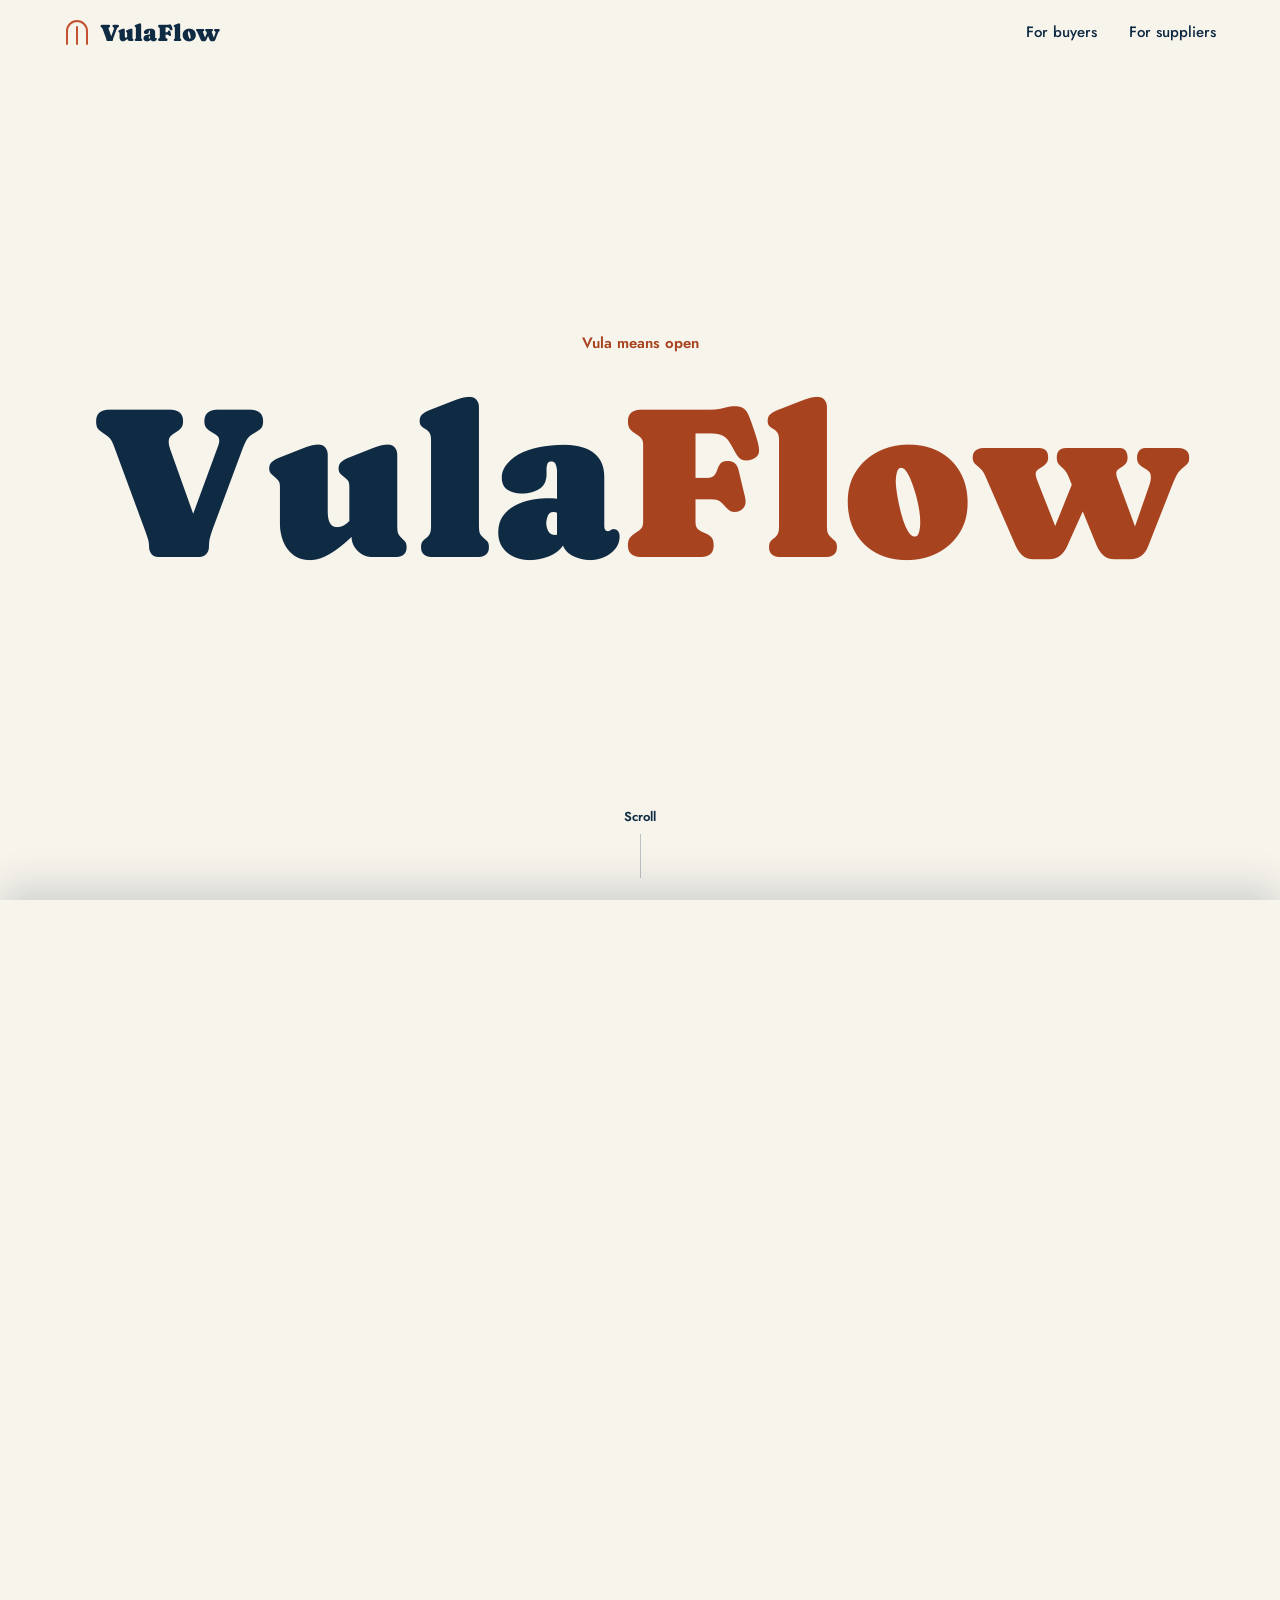
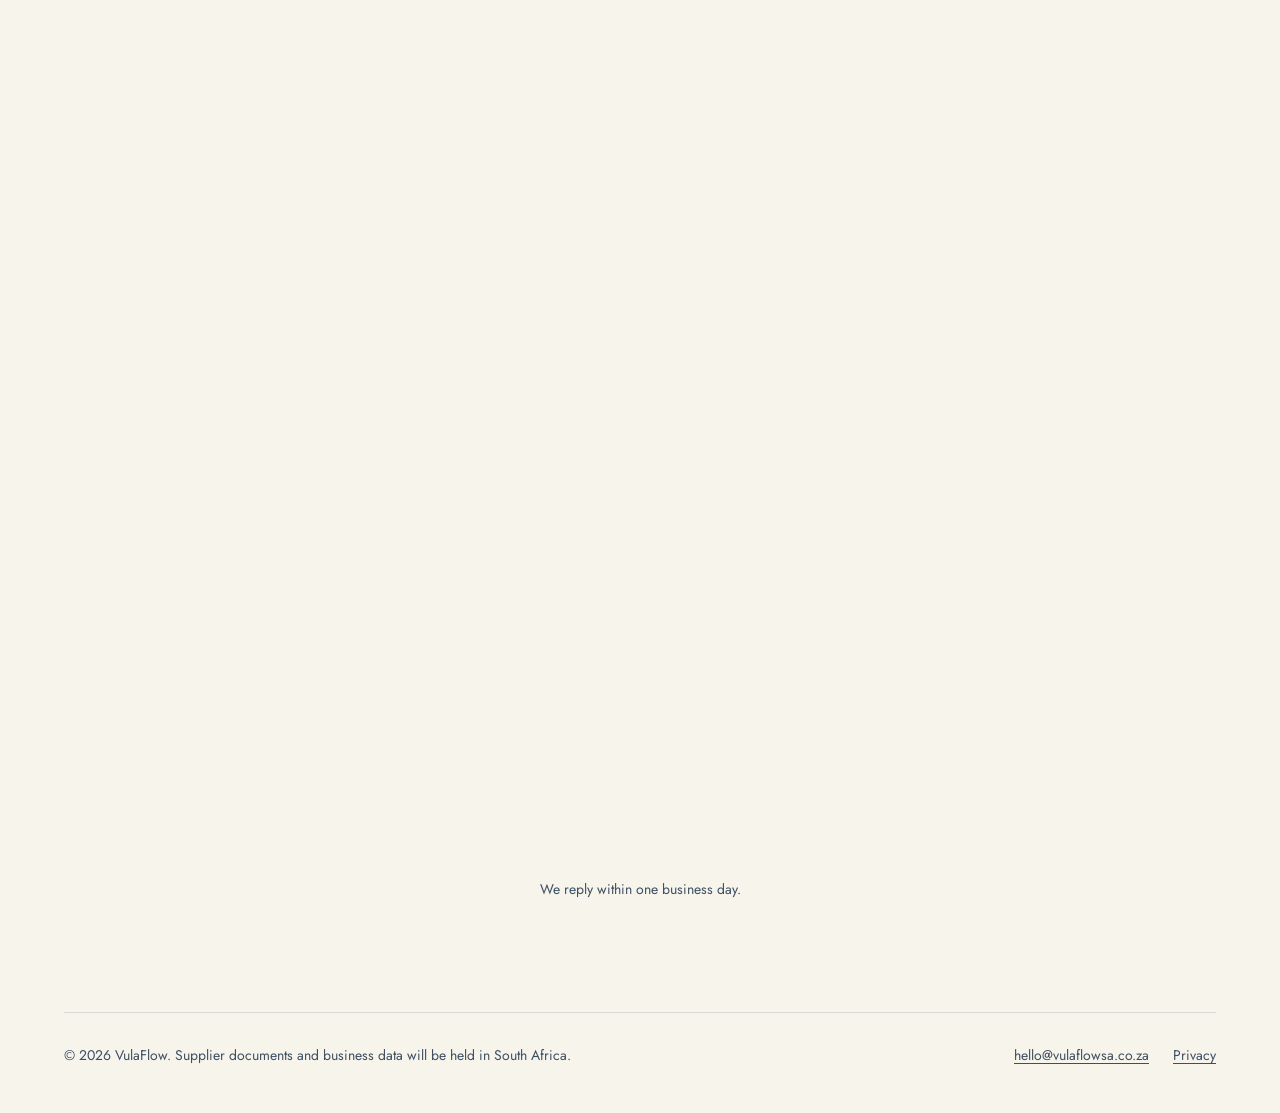
==== commit f5fab3a6: "Audit fixes: ship fonts folder, drop noindex and preview.html, remove 01/02/03 numerals and Reminder" ====
--- a/index.html
+++ b/index.html
@@ -5,7 +5,6 @@
 <meta name="viewport" content="width=device-width, initial-scale=1">
 <title>VulaFlow | Verified small suppliers for corporate buyers</title>
 <meta name="description" content="VulaFlow checks supplier documents, traces every field to its source and helps corporate buyers shortlist small suppliers they can stand behind.">
-<meta name="robots" content="noindex">
 <link rel="canonical" href="https://vulaflowsa.co.za/">
 <meta name="theme-color" content="#F7F4EC">
 <meta property="og:type" content="website">
--- a/styles.css
+++ b/styles.css
@@ -9,6 +9,7 @@
 @font-face{font-family:'Jost';src:url(fonts/jost-latin-700-normal.woff2) format('woff2');font-weight:700;font-style:normal;font-display:swap}
 @font-face{font-family:'Caprasimo';src:url(fonts/caprasimo-latin-400-normal.woff2) format('woff2');font-weight:400;font-style:normal;font-display:swap}
 :root{
+  --line:rgba(15,42,67,.14);--line-strong:rgba(15,42,67,.2);--control:rgba(15,42,67,.4);--body:#3D4F61;
   --font-display:'Cooper BT','Caprasimo',Georgia,serif;
   --font-body:'ITC Avant Garde Gothic','Avant Garde','Jost',system-ui,sans-serif;
 }
--- a/landing.css
+++ b/landing.css
@@ -11,6 +11,7 @@
 /* Header stays on screen so people can always jump to a page */
 .site-head{position:fixed;top:0;left:0;right:0;z-index:40;background:rgba(247,244,236,.9);-webkit-backdrop-filter:blur(8px);backdrop-filter:blur(8px)}
 .site-head .inner{display:flex;flex-wrap:wrap;align-items:center;justify-content:space-between;gap:12px 32px;padding:18px 0}
+.site-head .serif{font-family:var(--font-display);font-weight:400;font-synthesis:none}  /* header wordmark uses the display font, same as the app */
 .site-head nav{display:flex;flex-wrap:wrap;gap:12px 32px;font-size:15px;font-weight:500}
 
 /* ---- Part 1: wordmark ---- */
@@ -88,7 +89,7 @@
 .mid p.sub,.vdoor p.desc{text-wrap:pretty;hyphens:auto;hyphenate-limit-chars:7 3 3}
 
 /* The one reply line */
-.reply-note{margin:24px auto 0;text-align:center;font-size:14px;line-height:1.4;color:#4A5B6C}
+.reply-note{margin:24px auto 0;text-align:center;font-size:14px;line-height:1.4;color:var(--body)}
 
 /* ---- Interactive hover button (plain CSS version of the shadcn component) ---- */
 .ihb{
@@ -104,7 +105,7 @@
   color:var(--paper);opacity:0;transform:translateX(48px);transition:transform .3s,opacity .3s
 }
 .ihb .dot{
-  position:absolute;left:8%;top:40%;width:8px;height:8px;border-radius:8px;
+  position:absolute;left:8%;top:40%;width:8px;height:8px;border-radius:4px;
   transform:scale(1);transition:all .3s
 }
 .vdoor-buyer .ihb .dot{background:var(--accent)}
@@ -120,7 +121,7 @@
   .ihb .t,.ihb .h,.ihb .dot{transition:none}
 }
 
-.site-foot{border-top:1px solid rgba(15,42,67,.14);padding:32px 0 48px;display:flex;flex-wrap:wrap;align-items:center;justify-content:space-between;gap:16px 32px;font-size:14px;color:#4A5B6C}
+.site-foot{border-top:1px solid var(--line);padding:32px 0 48px;display:flex;flex-wrap:wrap;align-items:center;justify-content:space-between;gap:16px 32px;font-size:14px;color:var(--body)}
 .site-foot span.links{display:flex;flex-wrap:wrap;gap:24px}
 
 /* ============ Story mode (JavaScript on, motion allowed) ============ */
@@ -158,7 +159,7 @@
   position:absolute;left:calc(50% + var(--ox));top:52%;
   width:var(--dw);height:calc(var(--dw)*1.32);
   margin:calc(var(--dw)*-.66) 0 0 calc(var(--dw)/-2);
-  border-radius:8px;opacity:0;will-change:transform,opacity;
+  border-radius:4px;opacity:0;will-change:transform,opacity;
   box-shadow:0 14px 34px rgba(15,42,67,.18);
 }
 .doc .bar{position:absolute;left:14%;top:9%;width:38%;height:4.4%;border-radius:3px;background:currentColor;opacity:.45}
@@ -169,7 +170,7 @@
 .doc .ln:nth-of-type(5){top:48%;width:48%}
 .doc-1{--ox:calc(var(--dw)*-1.15);background:var(--ink);color:var(--paper)}
 .doc-2{--ox:0px;background:var(--terracotta-dark);color:#FFFFFF}
-.doc-3{--ox:calc(var(--dw)*1.15);background:var(--sand);color:var(--ink);border:1px solid rgba(15,42,67,.14)}
+.doc-3{--ox:calc(var(--dw)*1.15);background:var(--sand);color:var(--ink);border:1px solid var(--line)}
 
 /* Scroll cue */
 .js-story .scroll-cue{
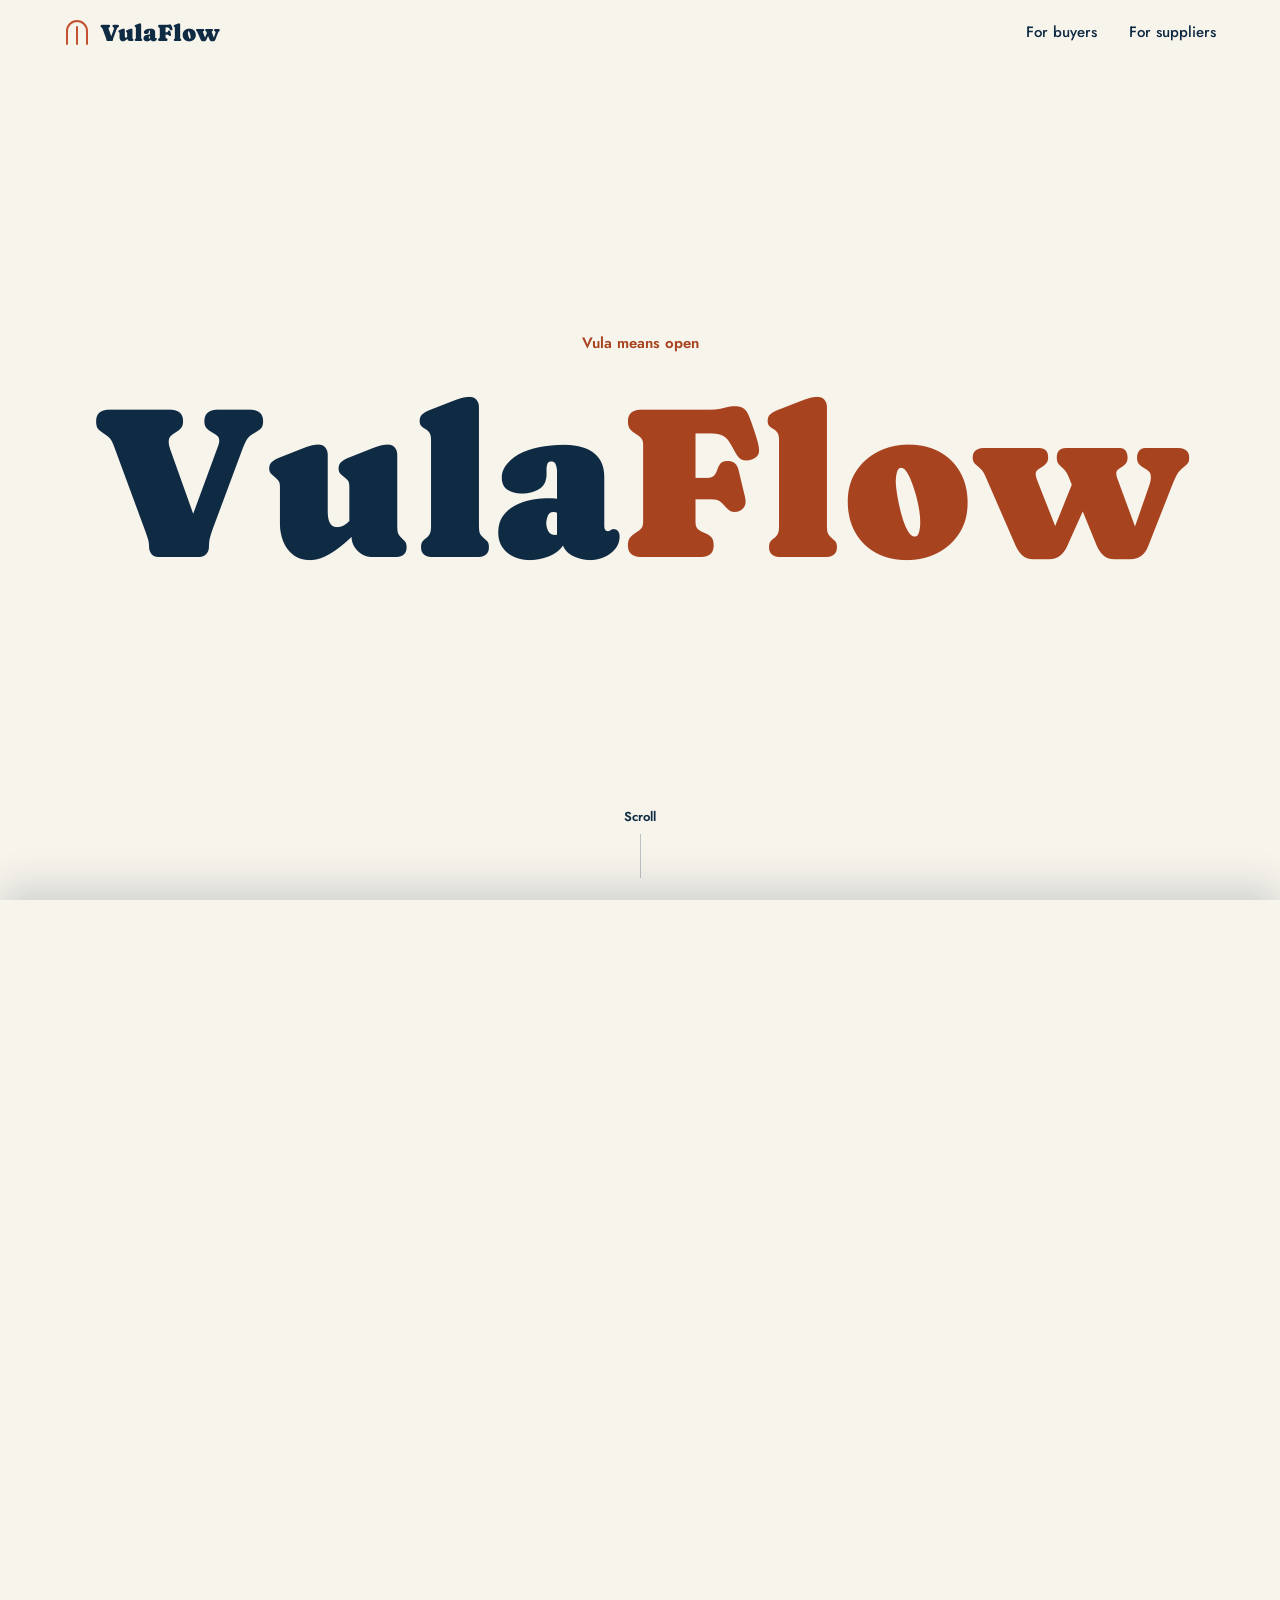
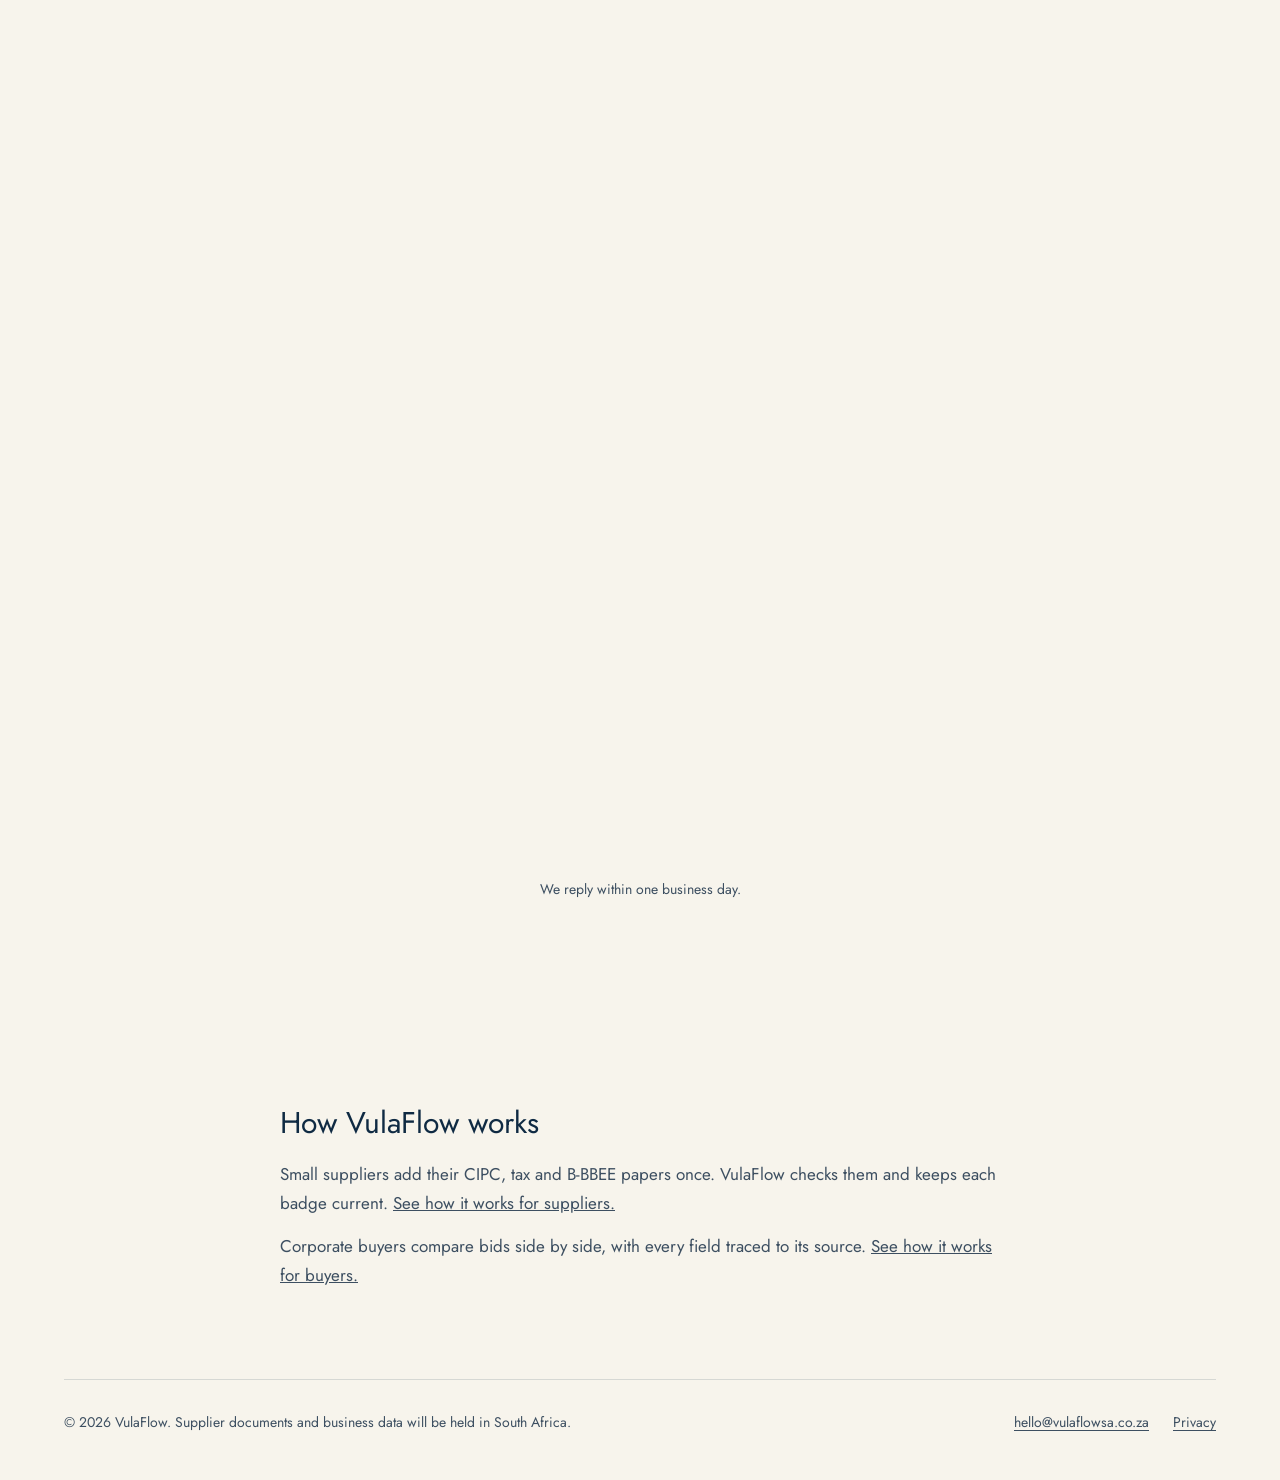
==== commit 498cfcb8: "SEO fixes: vercel.json (index redirect, font cache), 404 page, home links to /, font preloads, crawl" ====
--- a/index.html
+++ b/index.html
@@ -23,10 +23,12 @@
 <meta name="twitter:image" content="https://vulaflowsa.co.za/og-image.png">
 <script type="application/ld+json">
 {"@context":"https://schema.org","@graph":[
-{"@type":"Organization","@id":"https://vulaflowsa.co.za/#org","name":"VulaFlow","url":"https://vulaflowsa.co.za/","logo":"https://vulaflowsa.co.za/og-image.png","areaServed":"ZA","description":"VulaFlow checks supplier documents, traces every field to its source and helps corporate buyers shortlist small suppliers."},
+{"@type":"Organization","@id":"https://vulaflowsa.co.za/#org","name":"VulaFlow","url":"https://vulaflowsa.co.za/","logo":"https://vulaflowsa.co.za/logo-512.png","contactPoint":{"@type":"ContactPoint","email":"hello@vulaflowsa.co.za","contactType":"customer support","areaServed":"ZA","availableLanguage":"en"},"areaServed":"ZA","description":"VulaFlow checks supplier documents, traces every field to its source and helps corporate buyers shortlist small suppliers."},
 {"@type":"WebSite","@id":"https://vulaflowsa.co.za/#website","url":"https://vulaflowsa.co.za/","name":"VulaFlow","publisher":{"@id":"https://vulaflowsa.co.za/#org"},"inLanguage":"en-ZA"}]}
 </script>
 <link rel="icon" href="favicon.svg" type="image/svg+xml">
+<link rel="preload" href="fonts/caprasimo-latin-400-normal.woff2" as="font" type="font/woff2" crossorigin>
+<link rel="preload" href="fonts/jost-latin-400-normal.woff2" as="font" type="font/woff2" crossorigin>
 <link rel="stylesheet" href="styles.css">
 <link rel="stylesheet" href="landing.css">
 <script src="motion.js"></script>
@@ -35,7 +37,7 @@
 
 <header class="site-head wrap">
   <div class="inner">
-    <a href="index.html" aria-label="VulaFlow home" style="display:flex;align-items:center;gap:10px">
+    <a href="/" aria-label="VulaFlow home" style="display:flex;align-items:center;gap:10px">
       <svg width="26" height="28" viewBox="0 0 26 28" fill="none" stroke="#C2512F" stroke-width="2" stroke-linecap="round" stroke-linejoin="round" aria-hidden="true"><path d="M3 26V13a10 10 0 0 1 20 0v13"/><path d="M13 26V9"/></svg>
       <span class="serif" style="font-size:24px">VulaFlow</span>
     </a>
@@ -94,6 +96,14 @@
     </div>
     <p class="reply-note">We reply within one business day.</p>
   </section>
+  <!-- Crawlable summary of what the product does, with real links to the two inner pages -->
+  <section class="wrap" style="padding:clamp(48px,7vw,96px) 0">
+    <div class="inner" style="max-width:720px">
+      <h2 class="serif" style="font-size:clamp(24px,3vw,30px);font-weight:500;margin:0 0 16px">How VulaFlow works</h2>
+      <p style="font-size:17px;line-height:1.7;color:#3D4F61;margin:0 0 14px">Small suppliers add their CIPC, tax and B-BBEE papers once. VulaFlow checks them and keeps each badge current. <a href="suppliers.html" style="text-decoration:underline">See how it works for suppliers.</a></p>
+      <p style="font-size:17px;line-height:1.7;color:#3D4F61;margin:0">Corporate buyers compare bids side by side, with every field traced to its source. <a href="buyers.html" style="text-decoration:underline">See how it works for buyers.</a></p>
+    </div>
+  </section>
 </main>
 
 <footer class="wrap">
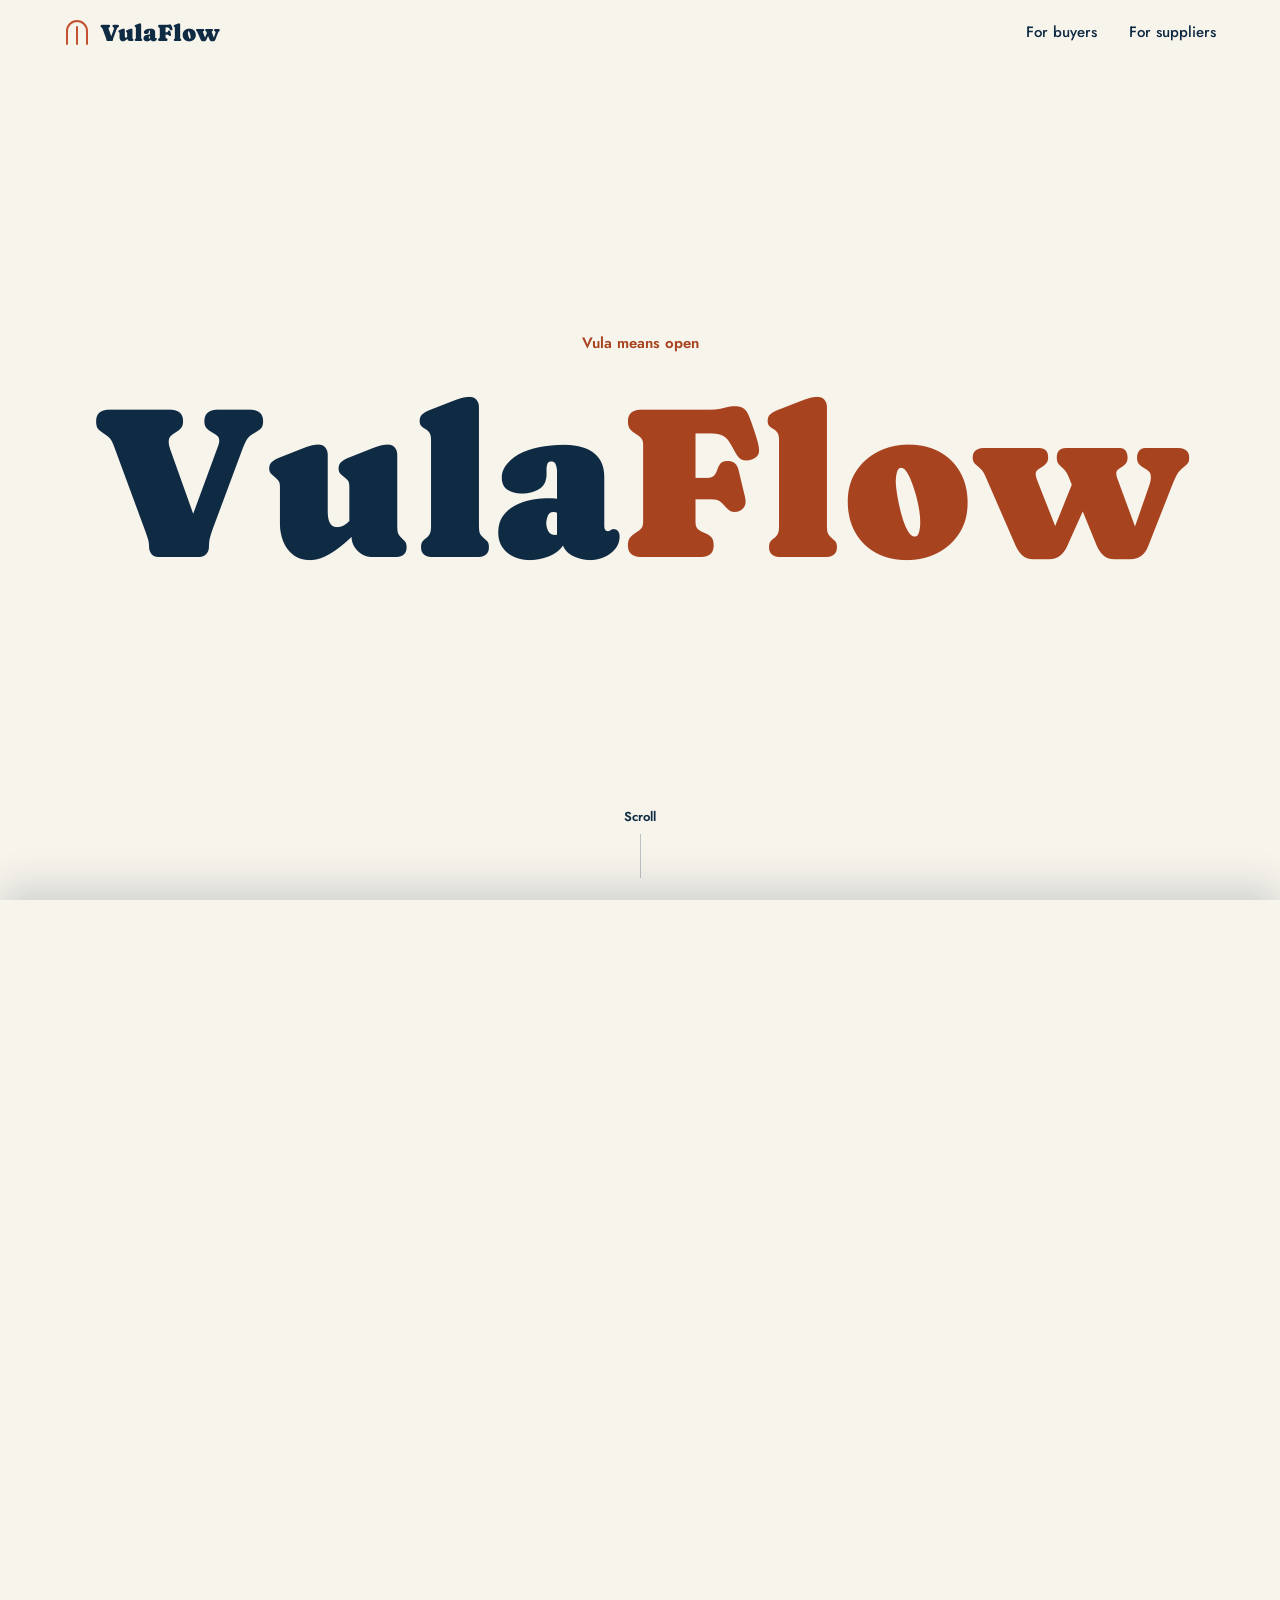
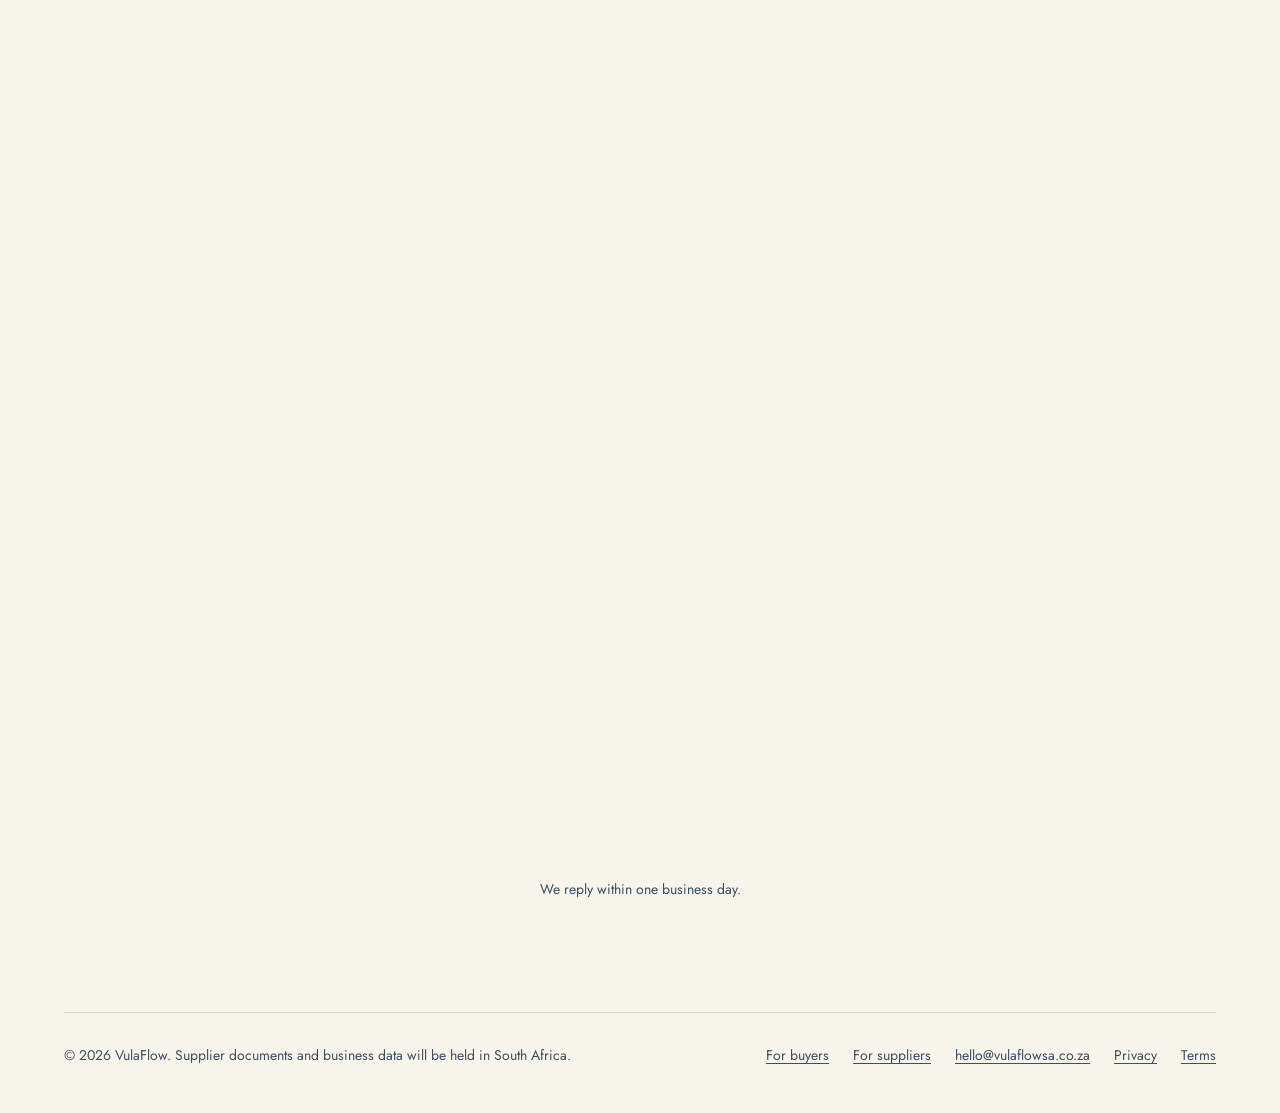
==== commit 95b0f7f6: "Home: remove How VulaFlow works block, link buyers, suppliers and terms from the footer instead Co-A" ====
--- a/index.html
+++ b/index.html
@@ -96,22 +96,17 @@
     </div>
     <p class="reply-note">We reply within one business day.</p>
   </section>
-  <!-- Crawlable summary of what the product does, with real links to the two inner pages -->
-  <section class="wrap" style="padding:clamp(48px,7vw,96px) 0">
-    <div class="inner" style="max-width:720px">
-      <h2 class="serif" style="font-size:clamp(24px,3vw,30px);font-weight:500;margin:0 0 16px">How VulaFlow works</h2>
-      <p style="font-size:17px;line-height:1.7;color:#3D4F61;margin:0 0 14px">Small suppliers add their CIPC, tax and B-BBEE papers once. VulaFlow checks them and keeps each badge current. <a href="suppliers.html" style="text-decoration:underline">See how it works for suppliers.</a></p>
-      <p style="font-size:17px;line-height:1.7;color:#3D4F61;margin:0">Corporate buyers compare bids side by side, with every field traced to its source. <a href="buyers.html" style="text-decoration:underline">See how it works for buyers.</a></p>
-    </div>
-  </section>
 </main>
 
 <footer class="wrap">
   <div class="inner site-foot">
     <span>© 2026 VulaFlow. Supplier documents and business data will be held in South Africa.</span>
     <span class="links">
+      <a href="buyers.html">For buyers</a>
+      <a href="suppliers.html">For suppliers</a>
       <a href="mailto:hello@vulaflowsa.co.za">hello@vulaflowsa.co.za</a>
       <a href="privacy.html">Privacy</a>
+      <a href="terms.html">Terms</a>
     </span>
   </div>
 </footer>
